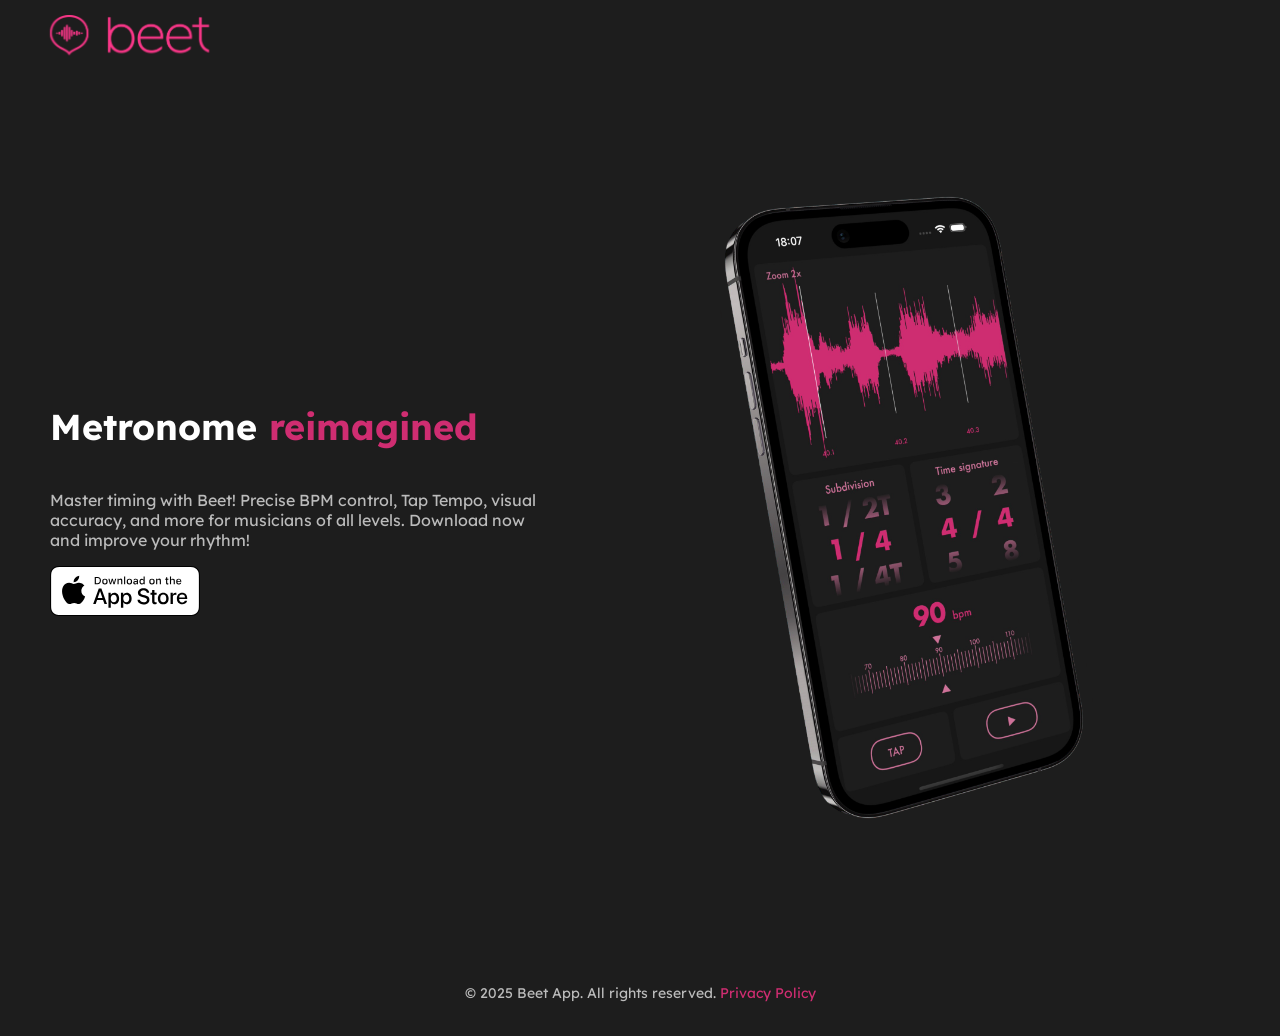
==== index.html @ 77502f6a "Make logo a link to home" ====
<!DOCTYPE html>
<html lang="en">
<head>
  <link href="https://fonts.googleapis.com/css2?family=Lexend&display=swap" rel="stylesheet">
  <meta charset="UTF-8">
  <title>Beet App</title>
  <style>
    body {
      margin: 0;
      background-color: #1D1D1D;
      font-family: 'Lexend', sans-serif;
      color: #fff;
    }
    
    header {
      position: fixed;
      top: 0;
      left: 0;
      width: 100%;
      background-color: transparent;
      display: flex;
      justify-content: space-between;
      align-items: center;
      padding: 15px 50px 15px 50px;
      z-index: 1000;
    }
    
    .logo img {
      height: 40px;
    }
    
    nav ul {
      list-style: none;
      margin: 0;
      padding: 0;
      display: flex;
    }
    
    nav ul li {
      margin-left: 25px;
    }
    
    nav ul li a {
      color: #fff;
      text-decoration: none;
      font-weight: bold;
    }
    
    .beet {
      display: flex;
      align-items: center;
      justify-content: center;
      gap: 30px;
      padding: 100px 50px 50px;
    }
    
    .beet-text {
      max-width: 500px;
      display: flex;
      flex-direction: column;
      justify-content: center;
    }
    
    .beet-text h1 {
      font-size: 36px;
      color: #018749;
    }
    
    .beet-text p {
      color: #bbb;
    }
    
    .app-buttons img {
      width: 150px;
      margin-right: 10px;
      cursor: pointer;
    }
    
    .beet-image {
      position: relative;
      width: 800px;
      height: 800px;
      display: flex;
      align-items: center;
    }
    
    .beet-image img {
      position: absolute;
      width: 100%;
      height: auto;
      opacity: 0;
      transition: opacity 1s ease-in-out;
    }
    
    .beet-image img.active {
      opacity: 1;
    }
  </style>
  <script>
    document.addEventListener("DOMContentLoaded", function() {
      let images = document.querySelectorAll(".beet-image img");
      let currentIndex = 0;

      function showNextImage() {
        images.forEach((img, index) => {
          img.classList.remove("active");
          if (index === currentIndex) {
            img.classList.add("active");
          }
        });
        currentIndex = (currentIndex + 1) % images.length;
      }

      showNextImage();
      setInterval(showNextImage, 5000);
    });
  </script>
</head>
<body>
  <header>
    <div class="logo">
      <a href="index.html">
        <img src="logo.png" alt="Beet Logo">
      </a>
    </div>
  </header>
  <div class="beet">
    <div class="beet-text">
      <h1><span style="color:#fff;">Metronome</span> <span style="color:#CF2D71;">reimagined</span></h1>
      <p>Master timing with Beet! Precise BPM control, Tap Tempo, visual accuracy, and more for musicians of all levels. Download now and improve your rhythm!</p>
      <div class="app-buttons">
        <img src="app-store.svg" alt="Download on the App Store">
      </div>
    </div>
    <div class="beet-image">
      <img src="app-mockup.png" alt="Beet App Preview" class="active">
      <img src="app-mockup-2.png" alt="Beet App Preview 2">
    </div>
  </div>
  <footer style="text-align: center; padding: 20px; color: #bbb; font-size: 14px;">
    <p>&copy; 2025 Beet App. All rights reserved. <a href="privacy-policy.html" style="color: #CF2D71; text-decoration: none;">Privacy Policy</a></p>
  </footer>
</body>
</html>
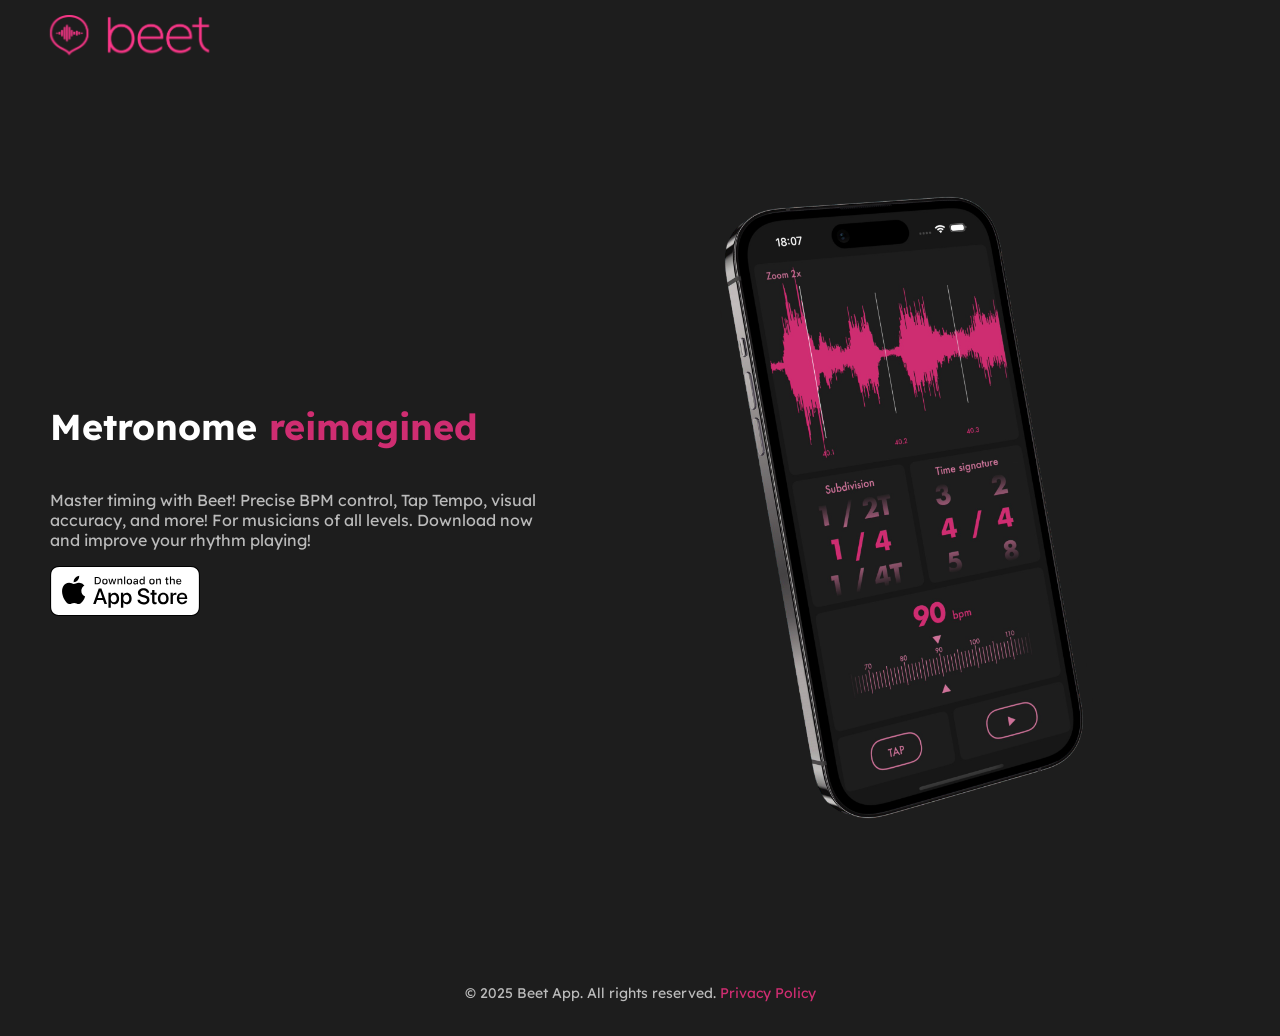
==== commit 6eb5893e: "Update description" ====
--- a/index.html
+++ b/index.html
@@ -4,6 +4,7 @@
   <link href="https://fonts.googleapis.com/css2?family=Lexend&display=swap" rel="stylesheet">
   <meta charset="UTF-8">
   <title>Beet App</title>
+  <link rel="icon" type="image/png" href="favicon.png">
   <style>
     body {
       margin: 0;
@@ -127,7 +128,7 @@
   <div class="beet">
     <div class="beet-text">
       <h1><span style="color:#fff;">Metronome</span> <span style="color:#CF2D71;">reimagined</span></h1>
-      <p>Master timing with Beet! Precise BPM control, Tap Tempo, visual accuracy, and more for musicians of all levels. Download now and improve your rhythm!</p>
+      <p>Master timing with Beet! Precise BPM control, Tap Tempo, visual accuracy, and more! For musicians of all levels. Download now and improve your rhythm playing!</p>
       <div class="app-buttons">
         <img src="app-store.svg" alt="Download on the App Store">
       </div>
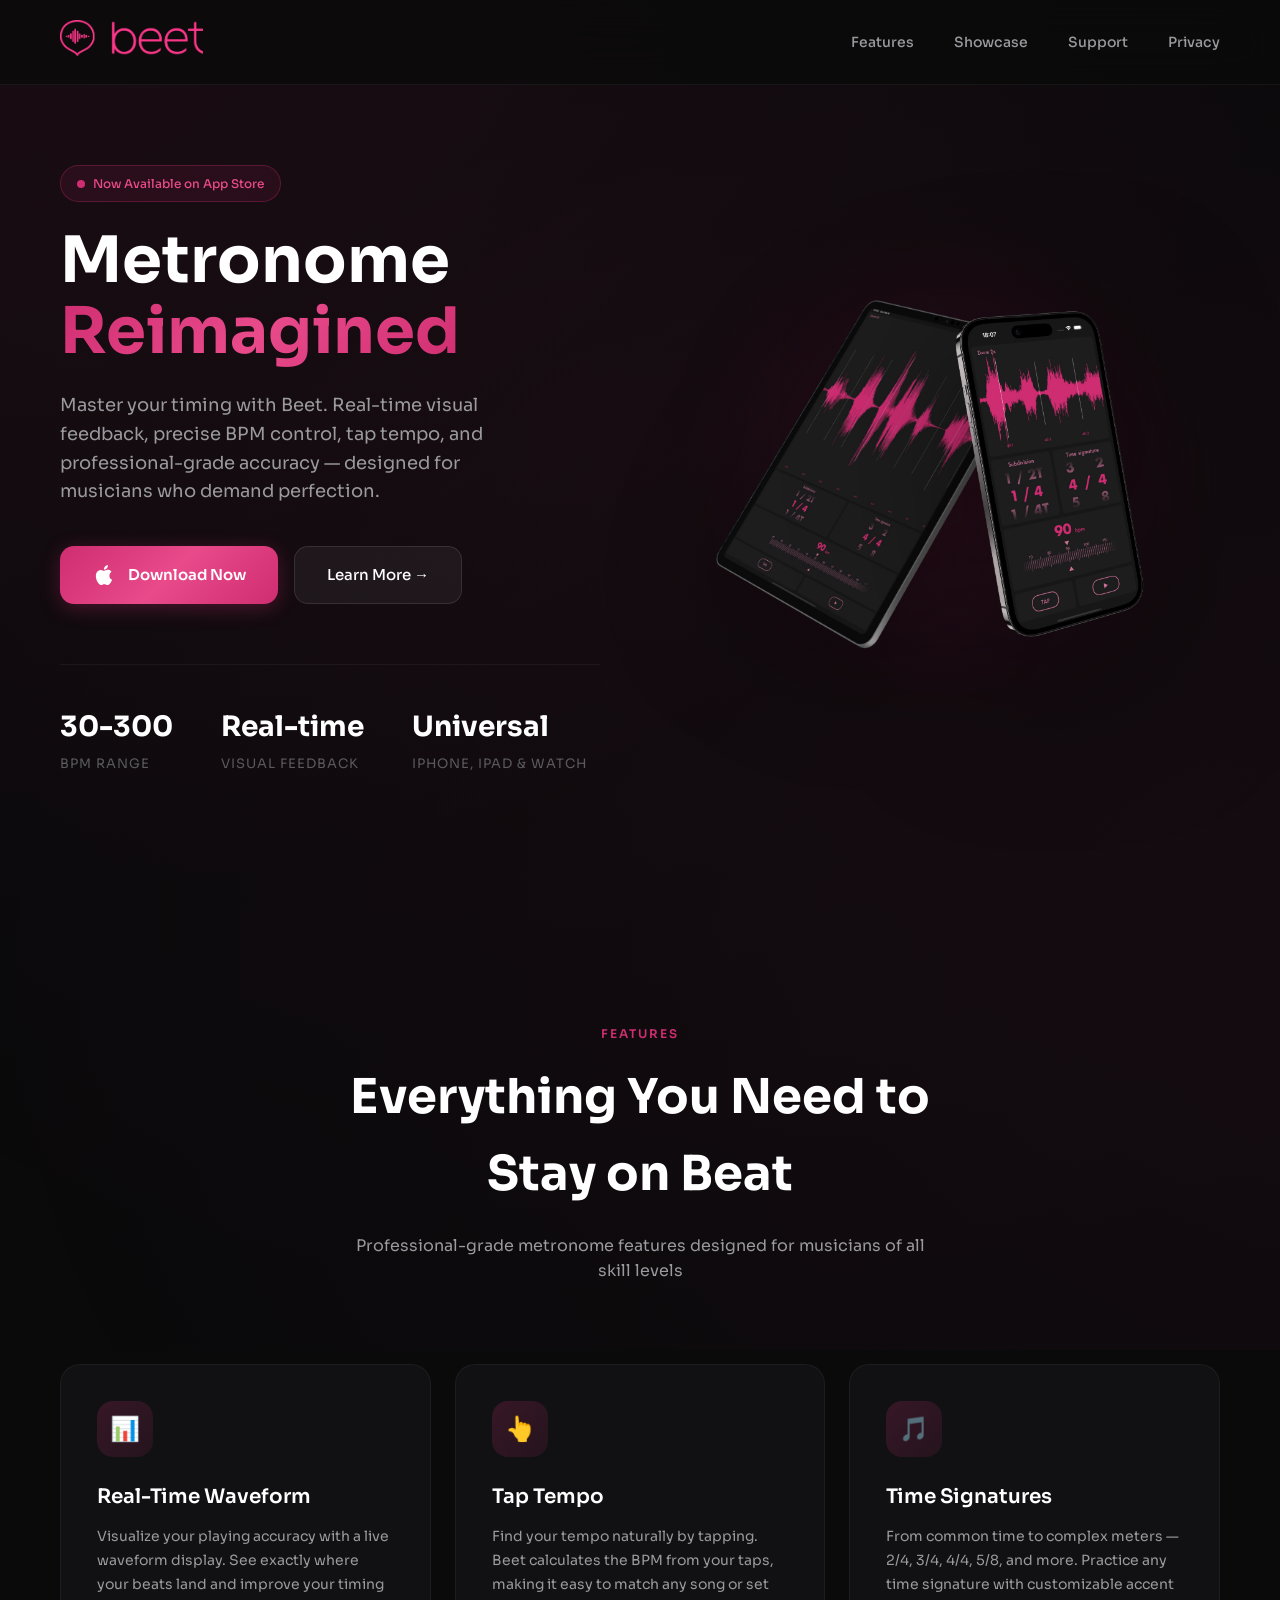
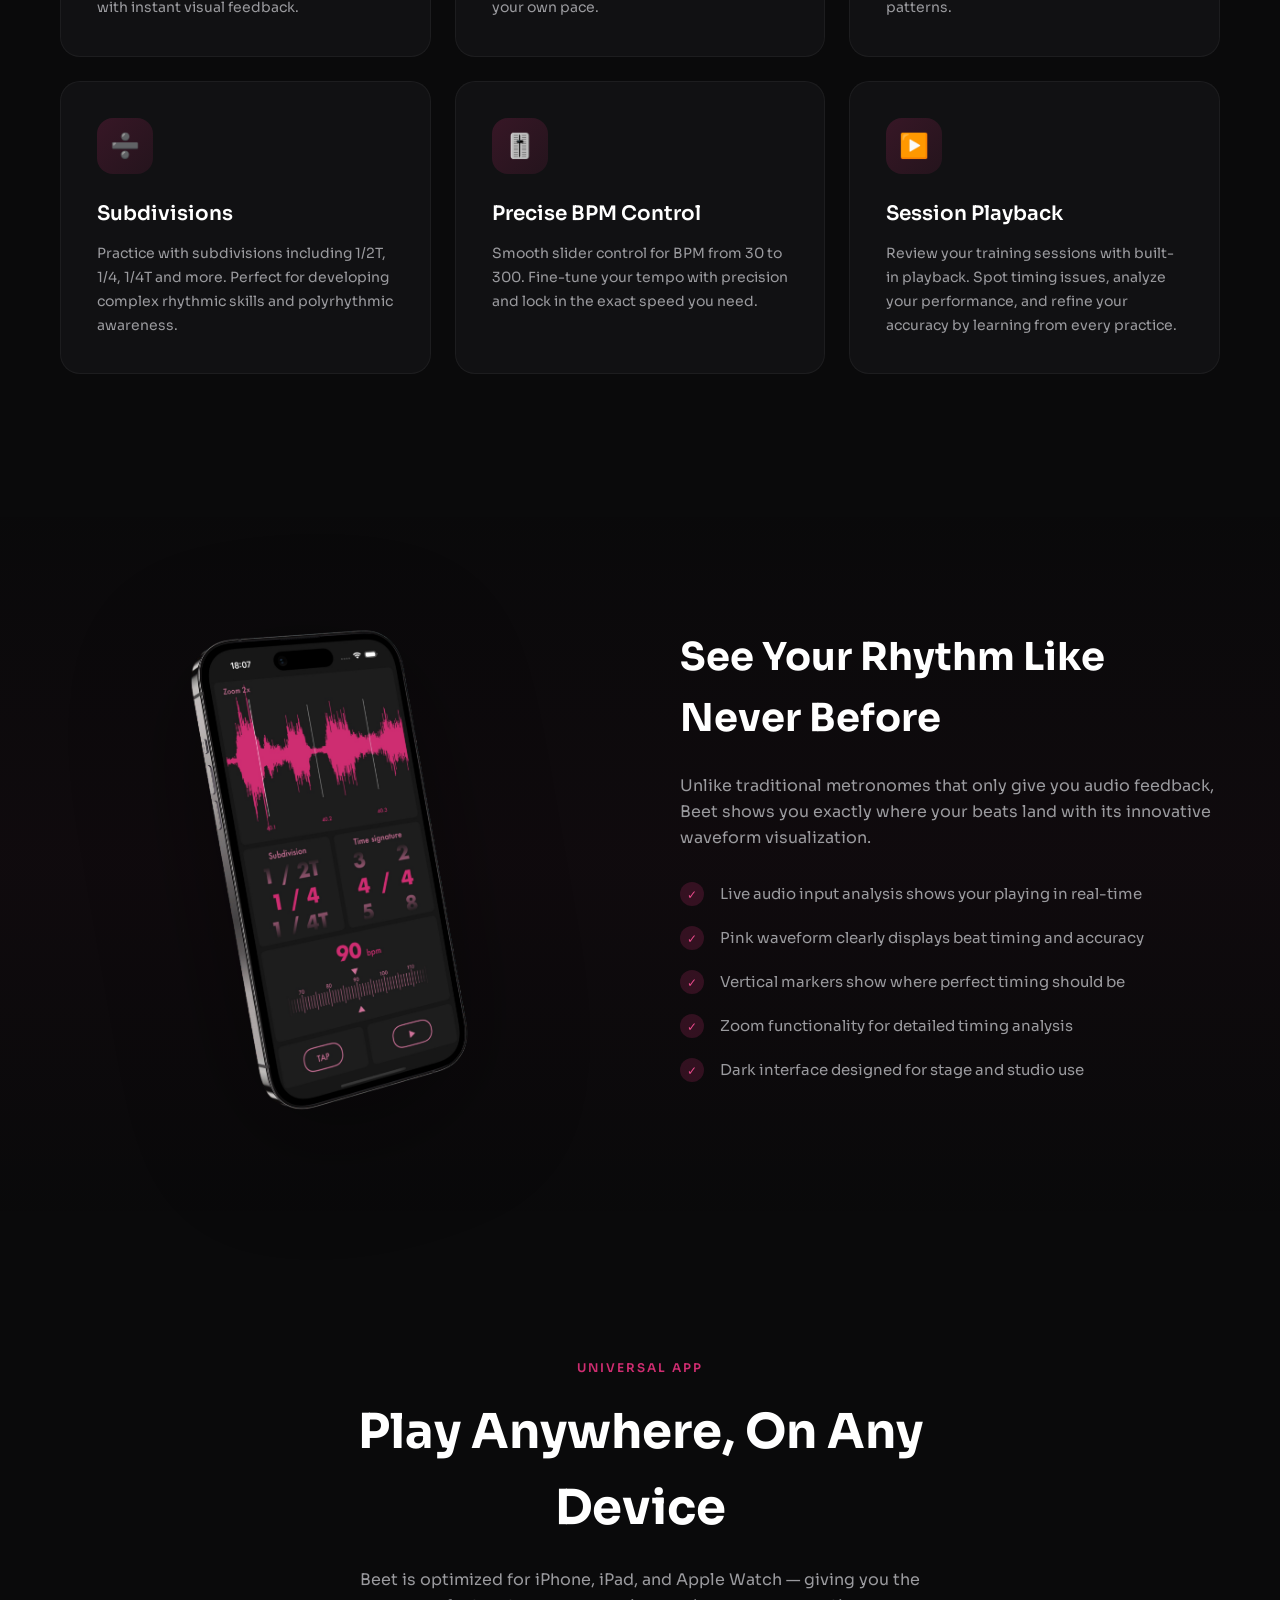
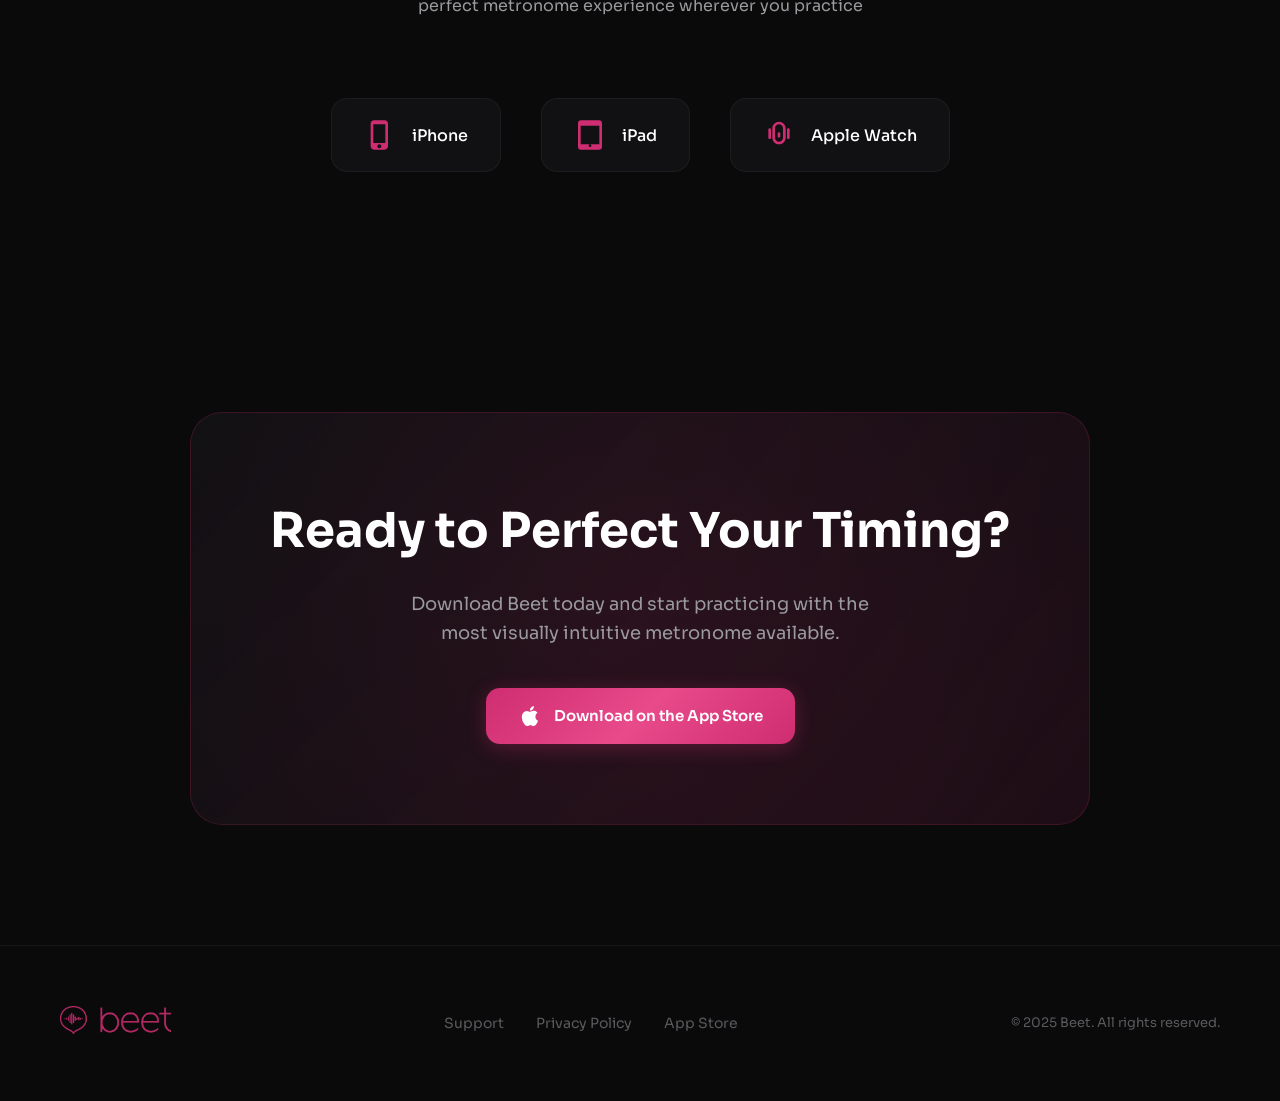
==== commit cb09db81: "Website redesign" ====
--- a/index.html
+++ b/index.html
@@ -1,145 +1,1044 @@
 <!DOCTYPE html>
 <html lang="en">
 <head>
-  <link href="https://fonts.googleapis.com/css2?family=Lexend&display=swap" rel="stylesheet">
   <meta charset="UTF-8">
-  <title>Beet App</title>
+  <meta name="viewport" content="width=device-width, initial-scale=1.0">
+  <title>Beet - Metronome Reimagined</title>
   <link rel="icon" type="image/png" href="favicon.png">
+  <link href="https://fonts.googleapis.com/css2?family=Sora:wght@300;400;500;600;700&display=swap" rel="stylesheet">
   <style>
+    :root {
+      --primary: #CF2D71;
+      --primary-light: #E84A8A;
+      --primary-dark: #A61F5A;
+      --bg-dark: #0A0A0B;
+      --bg-card: #111113;
+      --bg-card-hover: #1A1A1D;
+      --text-primary: #FFFFFF;
+      --text-secondary: #9A9A9E;
+      --text-muted: #5A5A5E;
+      --gradient-pink: linear-gradient(135deg, #CF2D71 0%, #E84A8A 50%, #CF2D71 100%);
+      --gradient-glow: radial-gradient(ellipse at center, rgba(207, 45, 113, 0.15) 0%, transparent 70%);
+    }
+
+    * {
+      margin: 0;
+      padding: 0;
+      box-sizing: border-box;
+    }
+
+    html {
+      scroll-behavior: smooth;
+    }
+
     body {
-      margin: 0;
-      background-color: #1D1D1D;
-      font-family: 'Lexend', sans-serif;
-      color: #fff;
-    }
-    
+      font-family: 'Sora', sans-serif;
+      background-color: var(--bg-dark);
+      color: var(--text-primary);
+      overflow-x: hidden;
+      line-height: 1.6;
+    }
+
+    /* Animated background */
+    .bg-gradient {
+      position: fixed;
+      top: 0;
+      left: 0;
+      width: 100%;
+      height: 100%;
+      pointer-events: none;
+      z-index: -1;
+    }
+
+    .bg-gradient::before {
+      content: '';
+      position: absolute;
+      top: -50%;
+      left: -50%;
+      width: 200%;
+      height: 200%;
+      background:
+        radial-gradient(ellipse at 20% 20%, rgba(207, 45, 113, 0.08) 0%, transparent 50%),
+        radial-gradient(ellipse at 80% 80%, rgba(207, 45, 113, 0.05) 0%, transparent 50%),
+        radial-gradient(ellipse at 50% 50%, rgba(207, 45, 113, 0.03) 0%, transparent 70%);
+      animation: bgPulse 15s ease-in-out infinite;
+    }
+
+    @keyframes bgPulse {
+      0%, 100% { transform: translate(0, 0) scale(1); opacity: 1; }
+      50% { transform: translate(-5%, -5%) scale(1.1); opacity: 0.8; }
+    }
+
+    /* Header */
     header {
       position: fixed;
       top: 0;
       left: 0;
       width: 100%;
-      background-color: transparent;
+      padding: 20px 60px;
       display: flex;
       justify-content: space-between;
       align-items: center;
-      padding: 15px 50px 15px 50px;
       z-index: 1000;
-    }
-    
+      backdrop-filter: blur(20px);
+      background: rgba(10, 10, 11, 0.8);
+      border-bottom: 1px solid rgba(255, 255, 255, 0.05);
+    }
+
     .logo img {
-      height: 40px;
-    }
-    
+      height: 36px;
+      transition: transform 0.3s ease;
+    }
+
+    .logo:hover img {
+      transform: scale(1.05);
+    }
+
     nav ul {
+      display: flex;
       list-style: none;
-      margin: 0;
-      padding: 0;
-      display: flex;
-    }
-    
-    nav ul li {
-      margin-left: 25px;
-    }
-    
+      gap: 40px;
+    }
+
     nav ul li a {
-      color: #fff;
+      color: var(--text-secondary);
       text-decoration: none;
-      font-weight: bold;
-    }
-    
-    .beet {
+      font-size: 14px;
+      font-weight: 500;
+      transition: color 0.3s ease;
+      position: relative;
+    }
+
+    nav ul li a::after {
+      content: '';
+      position: absolute;
+      bottom: -4px;
+      left: 0;
+      width: 0;
+      height: 2px;
+      background: var(--primary);
+      transition: width 0.3s ease;
+    }
+
+    nav ul li a:hover {
+      color: var(--text-primary);
+    }
+
+    nav ul li a:hover::after {
+      width: 100%;
+    }
+
+    /* Hero Section */
+    .hero {
+      min-height: 100vh;
       display: flex;
       align-items: center;
       justify-content: center;
-      gap: 30px;
-      padding: 100px 50px 50px;
-    }
-    
-    .beet-text {
+      padding: 120px 60px 80px;
+      position: relative;
+    }
+
+    .hero-content {
+      display: grid;
+      grid-template-columns: 1fr 1fr;
+      gap: 80px;
+      max-width: 1400px;
+      width: 100%;
+      align-items: center;
+    }
+
+    .hero-text {
+      animation: fadeInUp 1s ease-out;
+    }
+
+    @keyframes fadeInUp {
+      from {
+        opacity: 0;
+        transform: translateY(40px);
+      }
+      to {
+        opacity: 1;
+        transform: translateY(0);
+      }
+    }
+
+    .hero-badge {
+      display: inline-flex;
+      align-items: center;
+      gap: 8px;
+      background: rgba(207, 45, 113, 0.1);
+      border: 1px solid rgba(207, 45, 113, 0.3);
+      padding: 8px 16px;
+      border-radius: 50px;
+      font-size: 12px;
+      font-weight: 500;
+      color: var(--primary-light);
+      margin-bottom: 24px;
+      animation: fadeInUp 1s ease-out 0.1s both;
+    }
+
+    .hero-badge::before {
+      content: '';
+      width: 8px;
+      height: 8px;
+      background: var(--primary);
+      border-radius: 50%;
+      animation: pulse 2s ease-in-out infinite;
+    }
+
+    @keyframes pulse {
+      0%, 100% { opacity: 1; transform: scale(1); }
+      50% { opacity: 0.5; transform: scale(1.2); }
+    }
+
+    .hero-title {
+      font-size: clamp(42px, 5vw, 72px);
+      font-weight: 700;
+      line-height: 1.1;
+      margin-bottom: 24px;
+      animation: fadeInUp 1s ease-out 0.2s both;
+    }
+
+    .hero-title .highlight {
+      background: var(--gradient-pink);
+      -webkit-background-clip: text;
+      -webkit-text-fill-color: transparent;
+      background-clip: text;
+    }
+
+    .hero-description {
+      font-size: 18px;
+      color: var(--text-secondary);
+      margin-bottom: 40px;
+      max-width: 480px;
+      animation: fadeInUp 1s ease-out 0.3s both;
+    }
+
+    .hero-buttons {
+      display: flex;
+      gap: 16px;
+      animation: fadeInUp 1s ease-out 0.4s both;
+    }
+
+    .btn-primary {
+      display: inline-flex;
+      align-items: center;
+      gap: 12px;
+      background: var(--gradient-pink);
+      color: white;
+      padding: 16px 32px;
+      border-radius: 14px;
+      text-decoration: none;
+      font-weight: 600;
+      font-size: 15px;
+      transition: all 0.3s ease;
+      box-shadow: 0 4px 20px rgba(207, 45, 113, 0.3);
+    }
+
+    .btn-primary:hover {
+      transform: translateY(-2px);
+      box-shadow: 0 8px 30px rgba(207, 45, 113, 0.4);
+    }
+
+    .btn-primary img {
+      height: 24px;
+    }
+
+    .btn-secondary {
+      display: inline-flex;
+      align-items: center;
+      gap: 10px;
+      background: rgba(255, 255, 255, 0.05);
+      border: 1px solid rgba(255, 255, 255, 0.1);
+      color: white;
+      padding: 16px 32px;
+      border-radius: 14px;
+      text-decoration: none;
+      font-weight: 500;
+      font-size: 15px;
+      transition: all 0.3s ease;
+    }
+
+    .btn-secondary:hover {
+      background: rgba(255, 255, 255, 0.1);
+      border-color: rgba(255, 255, 255, 0.2);
+    }
+
+    /* Hero Device Showcase */
+    .hero-devices {
+      position: relative;
+      display: flex;
+      justify-content: center;
+      align-items: center;
+      animation: fadeInUp 1s ease-out 0.5s both;
+    }
+
+    .device-container {
+      position: relative;
+      width: 100%;
+      max-width: 700px;
+      min-height: 500px;
+      display: flex;
+      align-items: center;
+      justify-content: center;
+    }
+
+    .device-iphone {
+      position: relative;
+      z-index: 2;
+      width: 340px;
+      margin-left: auto;
+      filter: drop-shadow(0 40px 80px rgba(0, 0, 0, 0.5));
+      animation: float 6s ease-in-out infinite;
+    }
+
+    .device-ipad {
+      position: absolute;
+      left: 0;
+      top: 50%;
+      transform: translateY(-50%);
+      width: 400px;
+      z-index: 1;
+      filter: drop-shadow(0 30px 60px rgba(0, 0, 0, 0.4));
+      animation: float 6s ease-in-out infinite 1s;
+    }
+
+    @keyframes float {
+      0%, 100% { transform: translateY(-50%) translateX(0); }
+      50% { transform: translateY(calc(-50% - 15px)) translateX(5px); }
+    }
+
+    .device-iphone {
+      animation: floatSingle 6s ease-in-out infinite;
+    }
+
+    @keyframes floatSingle {
+      0%, 100% { transform: translateY(0); }
+      50% { transform: translateY(-15px); }
+    }
+
+    /* Glow effect */
+    .glow-ring {
+      position: absolute;
+      top: 50%;
+      left: 50%;
+      transform: translate(-50%, -50%);
+      width: 500px;
+      height: 500px;
+      border-radius: 50%;
+      background: radial-gradient(circle, rgba(207, 45, 113, 0.2) 0%, transparent 70%);
+      filter: blur(40px);
+      z-index: 0;
+      animation: glowPulse 4s ease-in-out infinite;
+    }
+
+    @keyframes glowPulse {
+      0%, 100% { opacity: 0.6; transform: translate(-50%, -50%) scale(1); }
+      50% { opacity: 1; transform: translate(-50%, -50%) scale(1.1); }
+    }
+
+    /* Stats Section */
+    .stats {
+      display: flex;
+      gap: 48px;
+      margin-top: 60px;
+      padding-top: 40px;
+      border-top: 1px solid rgba(255, 255, 255, 0.05);
+      animation: fadeInUp 1s ease-out 0.6s both;
+    }
+
+    .stat-item {
+      text-align: left;
+    }
+
+    .stat-value {
+      font-size: 28px;
+      font-weight: 700;
+      color: var(--text-primary);
+      margin-bottom: 4px;
+    }
+
+    .stat-label {
+      font-size: 13px;
+      color: var(--text-muted);
+      text-transform: uppercase;
+      letter-spacing: 1px;
+    }
+
+    /* Features Section */
+    .features {
+      padding: 120px 60px;
+      position: relative;
+    }
+
+    .section-header {
+      text-align: center;
+      max-width: 600px;
+      margin: 0 auto 80px;
+    }
+
+    .section-tag {
+      display: inline-block;
+      font-size: 12px;
+      font-weight: 600;
+      color: var(--primary);
+      text-transform: uppercase;
+      letter-spacing: 2px;
+      margin-bottom: 16px;
+    }
+
+    .section-title {
+      font-size: clamp(32px, 4vw, 48px);
+      font-weight: 700;
+      margin-bottom: 20px;
+    }
+
+    .section-description {
+      font-size: 16px;
+      color: var(--text-secondary);
+    }
+
+    .features-grid {
+      display: grid;
+      grid-template-columns: repeat(auto-fit, minmax(300px, 1fr));
+      gap: 24px;
+      max-width: 1200px;
+      margin: 0 auto;
+    }
+
+    .feature-card {
+      background: var(--bg-card);
+      border: 1px solid rgba(255, 255, 255, 0.05);
+      border-radius: 20px;
+      padding: 36px;
+      transition: all 0.4s ease;
+      position: relative;
+      overflow: hidden;
+    }
+
+    .feature-card::before {
+      content: '';
+      position: absolute;
+      top: 0;
+      left: 0;
+      width: 100%;
+      height: 100%;
+      background: linear-gradient(135deg, rgba(207, 45, 113, 0.05) 0%, transparent 50%);
+      opacity: 0;
+      transition: opacity 0.4s ease;
+    }
+
+    .feature-card:hover {
+      transform: translateY(-8px);
+      border-color: rgba(207, 45, 113, 0.2);
+      box-shadow: 0 20px 60px rgba(0, 0, 0, 0.3);
+    }
+
+    .feature-card:hover::before {
+      opacity: 1;
+    }
+
+    .feature-icon {
+      width: 56px;
+      height: 56px;
+      background: linear-gradient(135deg, rgba(207, 45, 113, 0.2) 0%, rgba(207, 45, 113, 0.1) 100%);
+      border-radius: 16px;
+      display: flex;
+      align-items: center;
+      justify-content: center;
+      margin-bottom: 24px;
+      font-size: 24px;
+    }
+
+    .feature-title {
+      font-size: 20px;
+      font-weight: 600;
+      margin-bottom: 12px;
+    }
+
+    .feature-description {
+      font-size: 14px;
+      color: var(--text-secondary);
+      line-height: 1.7;
+    }
+
+    /* Showcase Section */
+    .showcase {
+      padding: 120px 60px;
+      background: linear-gradient(180deg, transparent 0%, rgba(207, 45, 113, 0.03) 50%, transparent 100%);
+    }
+
+    .showcase-content {
+      max-width: 1400px;
+      margin: 0 auto;
+    }
+
+    .showcase-grid {
+      display: grid;
+      grid-template-columns: 1fr 1fr;
+      gap: 80px;
+      align-items: center;
+    }
+
+    .showcase-images {
+      position: relative;
+      display: flex;
+      justify-content: center;
+    }
+
+    .showcase-device {
+      width: 100%;
       max-width: 500px;
-      display: flex;
-      flex-direction: column;
+      border-radius: 24px;
+      filter: drop-shadow(0 30px 60px rgba(0, 0, 0, 0.4));
+    }
+
+    .showcase-text h3 {
+      font-size: clamp(28px, 3vw, 40px);
+      font-weight: 700;
+      margin-bottom: 24px;
+    }
+
+    .showcase-text p {
+      font-size: 16px;
+      color: var(--text-secondary);
+      margin-bottom: 32px;
+    }
+
+    .feature-list {
+      list-style: none;
+    }
+
+    .feature-list li {
+      display: flex;
+      align-items: flex-start;
+      gap: 16px;
+      margin-bottom: 20px;
+      font-size: 15px;
+      color: var(--text-secondary);
+    }
+
+    .feature-list li::before {
+      content: '✓';
+      display: flex;
+      align-items: center;
       justify-content: center;
-    }
-    
-    .beet-text h1 {
-      font-size: 36px;
-      color: #018749;
-    }
-    
-    .beet-text p {
-      color: #bbb;
-    }
-    
-    .app-buttons img {
-      width: 150px;
-      margin-right: 10px;
-      cursor: pointer;
-    }
-    
-    .beet-image {
+      width: 24px;
+      height: 24px;
+      background: rgba(207, 45, 113, 0.2);
+      color: var(--primary-light);
+      border-radius: 50%;
+      font-size: 12px;
+      flex-shrink: 0;
+    }
+
+    /* Devices Section */
+    .devices-section {
+      padding: 120px 60px;
+    }
+
+    .devices-showcase {
+      max-width: 1000px;
+      margin: 60px auto 0;
+      display: flex;
+      justify-content: center;
+      gap: 40px;
+      flex-wrap: wrap;
+    }
+
+    .device-badge {
+      display: flex;
+      align-items: center;
+      gap: 16px;
+      background: var(--bg-card);
+      border: 1px solid rgba(255, 255, 255, 0.05);
+      padding: 20px 32px;
+      border-radius: 16px;
+      transition: all 0.3s ease;
+    }
+
+    .device-badge:hover {
+      border-color: rgba(207, 45, 113, 0.3);
+      transform: translateY(-4px);
+    }
+
+    .device-badge svg {
+      width: 32px;
+      height: 32px;
+      fill: var(--primary);
+    }
+
+    .device-badge span {
+      font-size: 16px;
+      font-weight: 500;
+    }
+
+    /* CTA Section */
+    .cta {
+      padding: 120px 60px;
       position: relative;
-      width: 800px;
-      height: 800px;
-      display: flex;
-      align-items: center;
-    }
-    
-    .beet-image img {
+    }
+
+    .cta-container {
+      max-width: 900px;
+      margin: 0 auto;
+      text-align: center;
+      background: linear-gradient(135deg, var(--bg-card) 0%, rgba(207, 45, 113, 0.1) 100%);
+      border: 1px solid rgba(207, 45, 113, 0.2);
+      border-radius: 32px;
+      padding: 80px 60px;
+      position: relative;
+      overflow: hidden;
+    }
+
+    .cta-container::before {
+      content: '';
       position: absolute;
-      width: 100%;
-      height: auto;
+      top: -50%;
+      left: -50%;
+      width: 200%;
+      height: 200%;
+      background: radial-gradient(circle at center, rgba(207, 45, 113, 0.1) 0%, transparent 50%);
+      animation: rotate 20s linear infinite;
+    }
+
+    @keyframes rotate {
+      from { transform: rotate(0deg); }
+      to { transform: rotate(360deg); }
+    }
+
+    .cta-content {
+      position: relative;
+      z-index: 1;
+    }
+
+    .cta h2 {
+      font-size: clamp(32px, 4vw, 48px);
+      font-weight: 700;
+      margin-bottom: 20px;
+    }
+
+    .cta p {
+      font-size: 18px;
+      color: var(--text-secondary);
+      margin-bottom: 40px;
+      max-width: 500px;
+      margin-left: auto;
+      margin-right: auto;
+    }
+
+    /* Footer */
+    footer {
+      padding: 60px;
+      border-top: 1px solid rgba(255, 255, 255, 0.05);
+    }
+
+    .footer-content {
+      max-width: 1200px;
+      margin: 0 auto;
+      display: flex;
+      justify-content: space-between;
+      align-items: center;
+      flex-wrap: wrap;
+      gap: 20px;
+    }
+
+    .footer-logo img {
+      height: 28px;
+      opacity: 0.7;
+    }
+
+    .footer-links {
+      display: flex;
+      gap: 32px;
+    }
+
+    .footer-links a {
+      color: var(--text-muted);
+      text-decoration: none;
+      font-size: 14px;
+      transition: color 0.3s ease;
+    }
+
+    .footer-links a:hover {
+      color: var(--primary);
+    }
+
+    .footer-copy {
+      color: var(--text-muted);
+      font-size: 13px;
+    }
+
+    /* Responsive */
+    @media (max-width: 1024px) {
+      header {
+        padding: 16px 30px;
+      }
+
+      .hero {
+        padding: 100px 30px 60px;
+      }
+
+      .hero-content {
+        grid-template-columns: 1fr;
+        gap: 60px;
+        text-align: center;
+      }
+
+      .hero-text {
+        order: 1;
+      }
+
+      .hero-devices {
+        order: 2;
+      }
+
+      .hero-description {
+        margin-left: auto;
+        margin-right: auto;
+      }
+
+      .hero-buttons {
+        justify-content: center;
+        flex-wrap: wrap;
+      }
+
+      .stats {
+        justify-content: center;
+      }
+
+      .device-container {
+        max-width: 500px;
+      }
+
+      .device-iphone {
+        width: 260px;
+      }
+
+      .device-ipad {
+        width: 320px;
+      }
+
+      .showcase-grid {
+        grid-template-columns: 1fr;
+        gap: 60px;
+        text-align: center;
+      }
+
+      .showcase-images {
+        order: -1;
+      }
+
+      .features, .showcase, .devices-section, .cta {
+        padding: 80px 30px;
+      }
+    }
+
+    @media (max-width: 768px) {
+      nav ul {
+        display: none;
+      }
+
+      .hero-title {
+        font-size: 36px;
+      }
+
+      .device-container {
+        display: flex;
+        flex-direction: column;
+        align-items: center;
+        gap: 30px;
+        min-height: auto;
+      }
+
+      .device-ipad {
+        position: relative;
+        top: auto;
+        left: auto;
+        transform: none;
+        width: 90%;
+        max-width: 400px;
+        order: 2;
+        animation: floatSingle 6s ease-in-out infinite 1s;
+      }
+
+      .device-iphone {
+        position: relative;
+        width: 80%;
+        max-width: 320px;
+        margin: 0 auto;
+        order: 1;
+      }
+
+      .glow-ring {
+        display: none;
+      }
+
+      .stats {
+        flex-direction: column;
+        gap: 24px;
+        align-items: center;
+      }
+
+      .stat-item {
+        text-align: center;
+      }
+
+      .features-grid {
+        grid-template-columns: 1fr;
+      }
+
+      .cta-container {
+        padding: 60px 30px;
+      }
+
+      .footer-content {
+        flex-direction: column;
+        text-align: center;
+      }
+    }
+
+    /* Scroll animations */
+    .fade-in {
       opacity: 0;
-      transition: opacity 1s ease-in-out;
-    }
-    
-    .beet-image img.active {
+      transform: translateY(30px);
+      transition: all 0.8s ease;
+    }
+
+    .fade-in.visible {
       opacity: 1;
+      transform: translateY(0);
     }
   </style>
+</head>
+<body>
+  <div class="bg-gradient"></div>
+
+  <header>
+    <a href="index.html" class="logo">
+      <img src="logo.png" alt="Beet">
+    </a>
+    <nav>
+      <ul>
+        <li><a href="#features">Features</a></li>
+        <li><a href="#showcase">Showcase</a></li>
+        <li><a href="support.html">Support</a></li>
+        <li><a href="privacy-policy.html">Privacy</a></li>
+      </ul>
+    </nav>
+  </header>
+
+  <section class="hero">
+    <div class="hero-content">
+      <div class="hero-text">
+        <div class="hero-badge">
+          <span>Now Available on App Store</span>
+        </div>
+        <h1 class="hero-title">
+          Metronome<br><span class="highlight">Reimagined</span>
+        </h1>
+        <p class="hero-description">
+          Master your timing with Beet. Real-time visual feedback, precise BPM control, tap tempo, and professional-grade accuracy — designed for musicians who demand perfection.
+        </p>
+        <div class="hero-buttons">
+          <a href="https://apps.apple.com/app/id6741735743" class="btn-primary">
+            <svg width="24" height="24" viewBox="0 0 24 24" fill="currentColor">
+              <path d="M18.71 19.5c-.83 1.24-1.71 2.45-3.05 2.47-1.34.03-1.77-.79-3.29-.79-1.53 0-2 .77-3.27.82-1.31.05-2.3-1.32-3.14-2.53C4.25 17 2.94 12.45 4.7 9.39c.87-1.52 2.43-2.48 4.12-2.51 1.28-.02 2.5.87 3.29.87.78 0 2.26-1.07 3.81-.91.65.03 2.47.26 3.64 1.98-.09.06-2.17 1.28-2.15 3.81.03 3.02 2.65 4.03 2.68 4.04-.03.07-.42 1.44-1.38 2.83M13 3.5c.73-.83 1.94-1.46 2.94-1.5.13 1.17-.34 2.35-1.04 3.19-.69.85-1.83 1.51-2.95 1.42-.15-1.15.41-2.35 1.05-3.11z"/>
+            </svg>
+            Download Now
+          </a>
+          <a href="#features" class="btn-secondary">
+            Learn More →
+          </a>
+        </div>
+        <div class="stats">
+          <div class="stat-item">
+            <div class="stat-value">30-300</div>
+            <div class="stat-label">BPM Range</div>
+          </div>
+          <div class="stat-item">
+            <div class="stat-value">Real-time</div>
+            <div class="stat-label">Visual Feedback</div>
+          </div>
+          <div class="stat-item">
+            <div class="stat-value">Universal</div>
+            <div class="stat-label">iPhone, iPad & Watch</div>
+          </div>
+        </div>
+      </div>
+      <div class="hero-devices">
+        <div class="glow-ring"></div>
+        <div class="device-container">
+          <img src="app-mockup-2.png" alt="Beet on iPad" class="device-ipad">
+          <img src="app-mockup.png" alt="Beet on iPhone" class="device-iphone">
+        </div>
+      </div>
+    </div>
+  </section>
+
+  <section class="features" id="features">
+    <div class="section-header fade-in">
+      <span class="section-tag">Features</span>
+      <h2 class="section-title">Everything You Need to Stay on Beat</h2>
+      <p class="section-description">Professional-grade metronome features designed for musicians of all skill levels</p>
+    </div>
+    <div class="features-grid">
+      <div class="feature-card fade-in">
+        <div class="feature-icon">📊</div>
+        <h3 class="feature-title">Real-Time Waveform</h3>
+        <p class="feature-description">Visualize your playing accuracy with a live waveform display. See exactly where your beats land and improve your timing with instant visual feedback.</p>
+      </div>
+      <div class="feature-card fade-in">
+        <div class="feature-icon">👆</div>
+        <h3 class="feature-title">Tap Tempo</h3>
+        <p class="feature-description">Find your tempo naturally by tapping. Beet calculates the BPM from your taps, making it easy to match any song or set your own pace.</p>
+      </div>
+      <div class="feature-card fade-in">
+        <div class="feature-icon">🎵</div>
+        <h3 class="feature-title">Time Signatures</h3>
+        <p class="feature-description">From common time to complex meters — 2/4, 3/4, 4/4, 5/8, and more. Practice any time signature with customizable accent patterns.</p>
+      </div>
+      <div class="feature-card fade-in">
+        <div class="feature-icon">➗</div>
+        <h3 class="feature-title">Subdivisions</h3>
+        <p class="feature-description">Practice with subdivisions including 1/2T, 1/4, 1/4T and more. Perfect for developing complex rhythmic skills and polyrhythmic awareness.</p>
+      </div>
+      <div class="feature-card fade-in">
+        <div class="feature-icon">🎚️</div>
+        <h3 class="feature-title">Precise BPM Control</h3>
+        <p class="feature-description">Smooth slider control for BPM from 30 to 300. Fine-tune your tempo with precision and lock in the exact speed you need.</p>
+      </div>
+      <div class="feature-card fade-in">
+        <div class="feature-icon">▶️</div>
+        <h3 class="feature-title">Session Playback</h3>
+        <p class="feature-description">Review your training sessions with built-in playback. Spot timing issues, analyze your performance, and refine your accuracy by learning from every practice.</p>
+      </div>
+    </div>
+  </section>
+
+  <section class="showcase" id="showcase">
+    <div class="showcase-content">
+      <div class="showcase-grid">
+        <div class="showcase-images fade-in">
+          <img src="app-mockup.png" alt="Beet App Interface" class="showcase-device">
+        </div>
+        <div class="showcase-text fade-in">
+          <h3>See Your Rhythm Like Never Before</h3>
+          <p>Unlike traditional metronomes that only give you audio feedback, Beet shows you exactly where your beats land with its innovative waveform visualization.</p>
+          <ul class="feature-list">
+            <li>Live audio input analysis shows your playing in real-time</li>
+            <li>Pink waveform clearly displays beat timing and accuracy</li>
+            <li>Vertical markers show where perfect timing should be</li>
+            <li>Zoom functionality for detailed timing analysis</li>
+            <li>Dark interface designed for stage and studio use</li>
+          </ul>
+        </div>
+      </div>
+    </div>
+  </section>
+
+  <section class="devices-section">
+    <div class="section-header fade-in">
+      <span class="section-tag">Universal App</span>
+      <h2 class="section-title">Play Anywhere, On Any Device</h2>
+      <p class="section-description">Beet is optimized for iPhone, iPad, and Apple Watch — giving you the perfect metronome experience wherever you practice</p>
+    </div>
+    <div class="devices-showcase fade-in">
+      <div class="device-badge">
+        <svg viewBox="0 0 24 24">
+          <path d="M15.5 1h-8C6.12 1 5 2.12 5 3.5v17C5 21.88 6.12 23 7.5 23h8c1.38 0 2.5-1.12 2.5-2.5v-17C18 2.12 16.88 1 15.5 1zm-4 21c-.83 0-1.5-.67-1.5-1.5s.67-1.5 1.5-1.5 1.5.67 1.5 1.5-.67 1.5-1.5 1.5zm4.5-4H7V4h9v14z"/>
+        </svg>
+        <span>iPhone</span>
+      </div>
+      <div class="device-badge">
+        <svg viewBox="0 0 24 24">
+          <path d="M19 1H5c-1.1 0-2 .9-2 2v18c0 1.1.9 2 2 2h14c1.1 0 2-.9 2-2V3c0-1.1-.9-2-2-2zm0 18H5V5h14v14zm-7 2c-.55 0-1-.45-1-1s.45-1 1-1 1 .45 1 1-.45 1-1 1z"/>
+        </svg>
+        <span>iPad</span>
+      </div>
+      <div class="device-badge">
+        <svg viewBox="0 0 24 24">
+          <path d="M12 2C9.24 2 7 4.24 7 7v7c0 2.76 2.24 5 5 5s5-2.24 5-5V7c0-2.76-2.24-5-5-5zm3 12c0 1.65-1.35 3-3 3s-3-1.35-3-3V7c0-1.65 1.35-3 3-3s3 1.35 3 3v7zm-3-4c-.55 0-1 .45-1 1v2c0 .55.45 1 1 1s1-.45 1-1v-2c0-.55-.45-1-1-1zM5 7c-.55 0-1 .45-1 1v6c0 .55.45 1 1 1s1-.45 1-1V8c0-.55-.45-1-1-1zm14 0c-.55 0-1 .45-1 1v6c0 .55.45 1 1 1s1-.45 1-1V8c0-.55-.45-1-1-1z"/>
+        </svg>
+        <span>Apple Watch</span>
+      </div>
+    </div>
+  </section>
+
+  <section class="cta">
+    <div class="cta-container">
+      <div class="cta-content fade-in">
+        <h2>Ready to Perfect Your Timing?</h2>
+        <p>Download Beet today and start practicing with the most visually intuitive metronome available.</p>
+        <a href="https://apps.apple.com/app/id6741735743" class="btn-primary">
+          <svg width="24" height="24" viewBox="0 0 24 24" fill="currentColor">
+            <path d="M18.71 19.5c-.83 1.24-1.71 2.45-3.05 2.47-1.34.03-1.77-.79-3.29-.79-1.53 0-2 .77-3.27.82-1.31.05-2.3-1.32-3.14-2.53C4.25 17 2.94 12.45 4.7 9.39c.87-1.52 2.43-2.48 4.12-2.51 1.28-.02 2.5.87 3.29.87.78 0 2.26-1.07 3.81-.91.65.03 2.47.26 3.64 1.98-.09.06-2.17 1.28-2.15 3.81.03 3.02 2.65 4.03 2.68 4.04-.03.07-.42 1.44-1.38 2.83M13 3.5c.73-.83 1.94-1.46 2.94-1.5.13 1.17-.34 2.35-1.04 3.19-.69.85-1.83 1.51-2.95 1.42-.15-1.15.41-2.35 1.05-3.11z"/>
+          </svg>
+          Download on the App Store
+        </a>
+      </div>
+    </div>
+  </section>
+
+  <footer>
+    <div class="footer-content">
+      <a href="index.html" class="footer-logo">
+        <img src="logo.png" alt="Beet">
+      </a>
+      <div class="footer-links">
+        <a href="support.html">Support</a>
+        <a href="privacy-policy.html">Privacy Policy</a>
+        <a href="https://apps.apple.com/app/id6741735743">App Store</a>
+      </div>
+      <div class="footer-copy">
+        © 2025 Beet. All rights reserved.
+      </div>
+    </div>
+  </footer>
+
   <script>
-    document.addEventListener("DOMContentLoaded", function() {
-      let images = document.querySelectorAll(".beet-image img");
-      let currentIndex = 0;
-
-      function showNextImage() {
-        images.forEach((img, index) => {
-          img.classList.remove("active");
-          if (index === currentIndex) {
-            img.classList.add("active");
-          }
-        });
-        currentIndex = (currentIndex + 1) % images.length;
-      }
-
-      showNextImage();
-      setInterval(showNextImage, 5000);
+    // Scroll animations
+    const observerOptions = {
+      root: null,
+      rootMargin: '0px',
+      threshold: 0.1
+    };
+
+    const observer = new IntersectionObserver((entries) => {
+      entries.forEach(entry => {
+        if (entry.isIntersecting) {
+          entry.target.classList.add('visible');
+        }
+      });
+    }, observerOptions);
+
+    document.querySelectorAll('.fade-in').forEach(el => {
+      observer.observe(el);
+    });
+
+    // Smooth scroll for anchor links
+    document.querySelectorAll('a[href^="#"]').forEach(anchor => {
+      anchor.addEventListener('click', function(e) {
+        e.preventDefault();
+        const target = document.querySelector(this.getAttribute('href'));
+        if (target) {
+          target.scrollIntoView({
+            behavior: 'smooth',
+            block: 'start'
+          });
+        }
+      });
+    });
+
+    // Header background on scroll
+    const header = document.querySelector('header');
+    window.addEventListener('scroll', () => {
+      if (window.scrollY > 50) {
+        header.style.background = 'rgba(10, 10, 11, 0.95)';
+      } else {
+        header.style.background = 'rgba(10, 10, 11, 0.8)';
+      }
     });
   </script>
-</head>
-<body>
-  <header>
-    <div class="logo">
-      <a href="index.html">
-        <img src="logo.png" alt="Beet Logo">
-      </a>
-    </div>
-  </header>
-  <div class="beet">
-    <div class="beet-text">
-      <h1><span style="color:#fff;">Metronome</span> <span style="color:#CF2D71;">reimagined</span></h1>
-      <p>Master timing with Beet! Precise BPM control, Tap Tempo, visual accuracy, and more! For musicians of all levels. Download now and improve your rhythm playing!</p>
-      <div class="app-buttons">
-        <img src="app-store.svg" alt="Download on the App Store">
-      </div>
-    </div>
-    <div class="beet-image">
-      <img src="app-mockup.png" alt="Beet App Preview" class="active">
-      <img src="app-mockup-2.png" alt="Beet App Preview 2">
-    </div>
-  </div>
-  <footer style="text-align: center; padding: 20px; color: #bbb; font-size: 14px;">
-    <p>&copy; 2025 Beet App. All rights reserved. <a href="privacy-policy.html" style="color: #CF2D71; text-decoration: none;">Privacy Policy</a></p>
-  </footer>
 </body>
 </html>
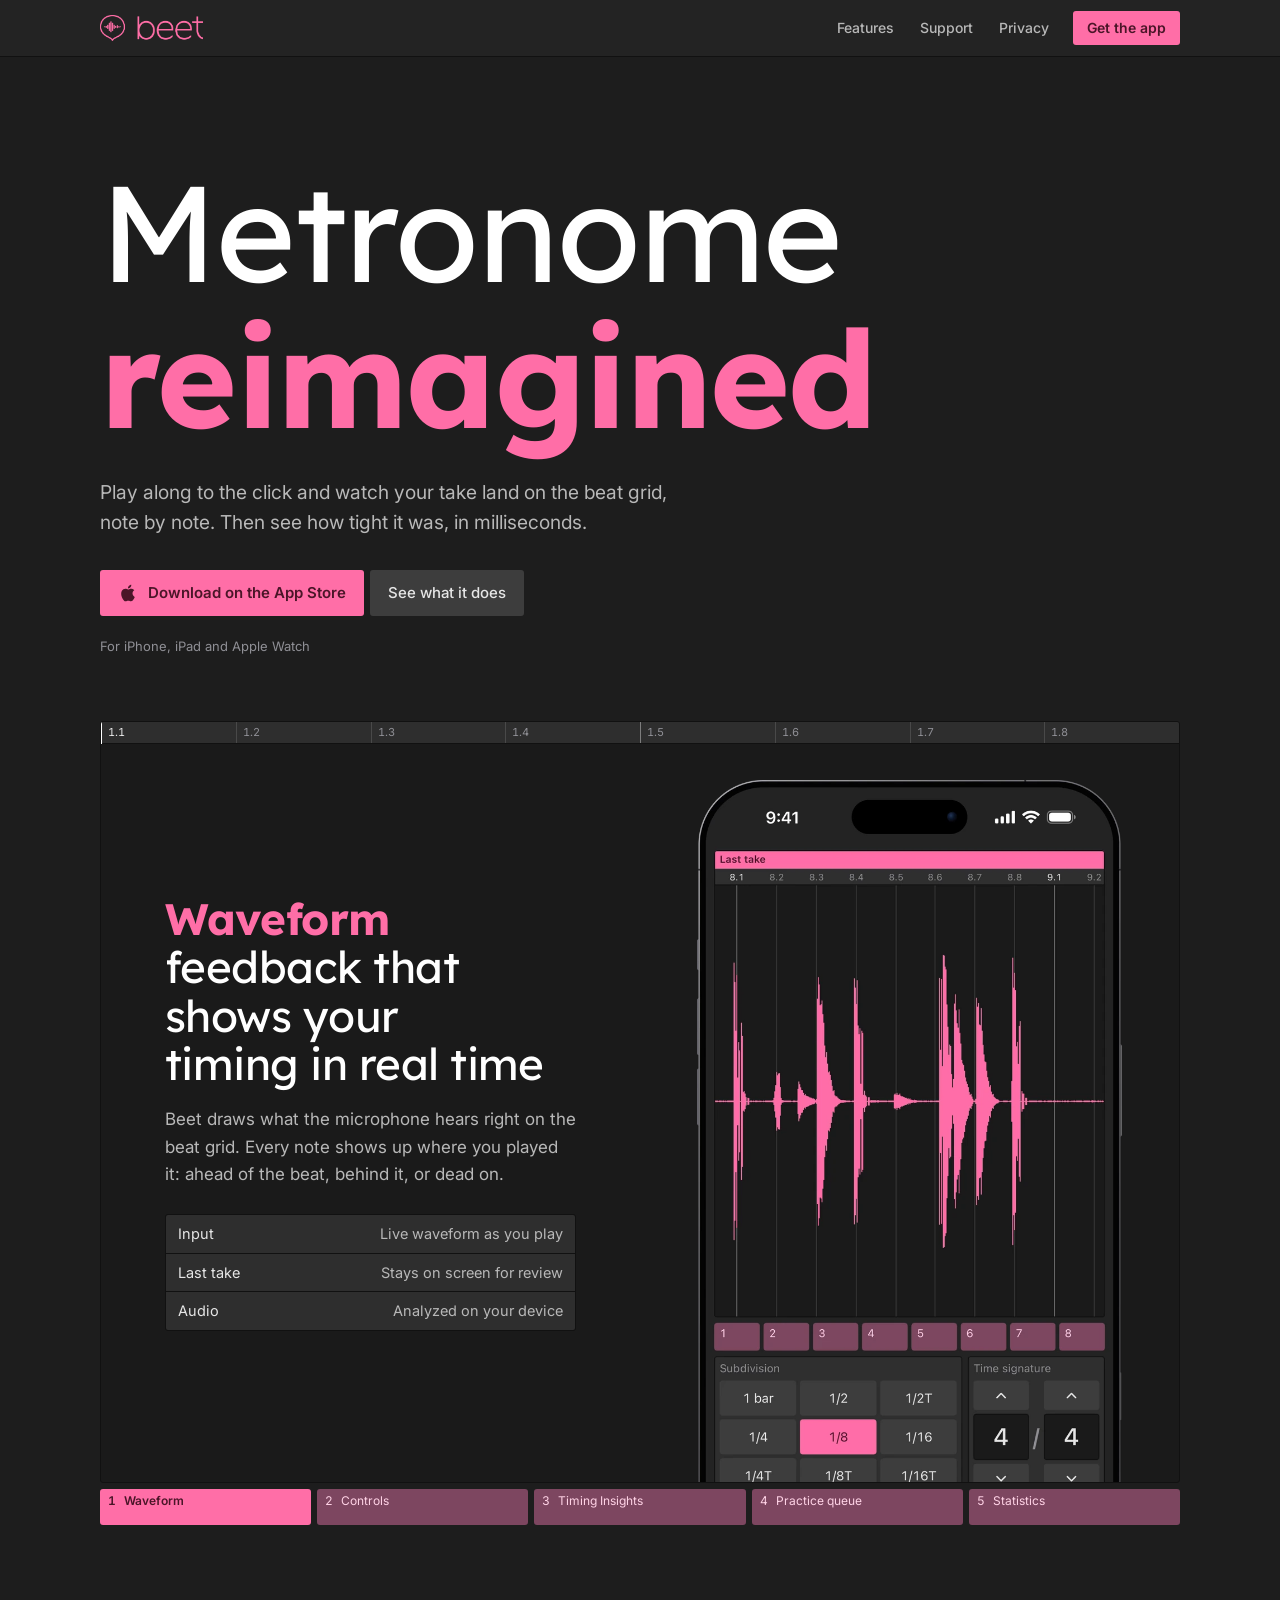
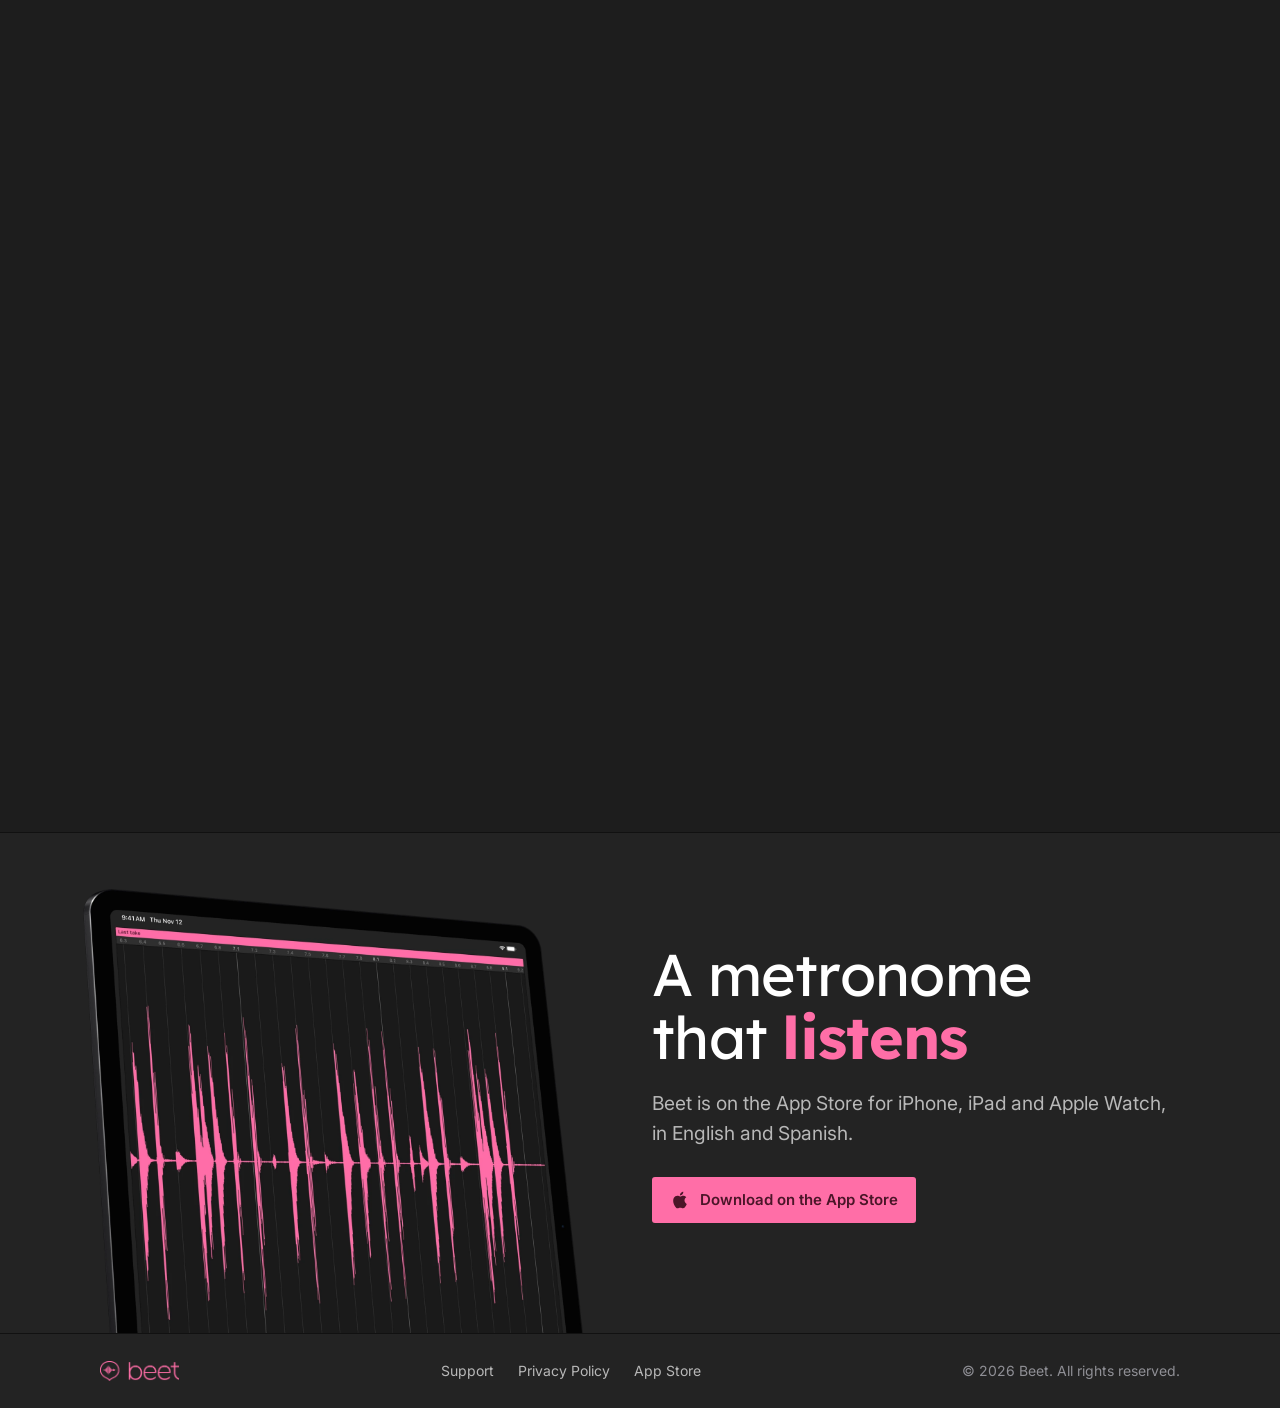
==== commit 58986750: "New site for app redesign" ====
--- a/index.html
+++ b/index.html
@@ -4,1041 +4,261 @@
   <meta charset="UTF-8">
   <meta name="viewport" content="width=device-width, initial-scale=1.0">
   <title>Beet - Metronome Reimagined</title>
+  <meta name="description" content="Beet is a metronome that shows your timing. Play along to the click, see your take as a waveform on the beat grid and get it measured beat by beat. For iPhone, iPad and Apple Watch.">
+  <meta name="theme-color" content="#232323">
   <link rel="icon" type="image/png" href="favicon.png">
-  <link href="https://fonts.googleapis.com/css2?family=Sora:wght@300;400;500;600;700&display=swap" rel="stylesheet">
-  <style>
-    :root {
-      --primary: #CF2D71;
-      --primary-light: #E84A8A;
-      --primary-dark: #A61F5A;
-      --bg-dark: #0A0A0B;
-      --bg-card: #111113;
-      --bg-card-hover: #1A1A1D;
-      --text-primary: #FFFFFF;
-      --text-secondary: #9A9A9E;
-      --text-muted: #5A5A5E;
-      --gradient-pink: linear-gradient(135deg, #CF2D71 0%, #E84A8A 50%, #CF2D71 100%);
-      --gradient-glow: radial-gradient(ellipse at center, rgba(207, 45, 113, 0.15) 0%, transparent 70%);
-    }
-
-    * {
-      margin: 0;
-      padding: 0;
-      box-sizing: border-box;
-    }
-
-    html {
-      scroll-behavior: smooth;
-    }
-
-    body {
-      font-family: 'Sora', sans-serif;
-      background-color: var(--bg-dark);
-      color: var(--text-primary);
-      overflow-x: hidden;
-      line-height: 1.6;
-    }
-
-    /* Animated background */
-    .bg-gradient {
-      position: fixed;
-      top: 0;
-      left: 0;
-      width: 100%;
-      height: 100%;
-      pointer-events: none;
-      z-index: -1;
-    }
-
-    .bg-gradient::before {
-      content: '';
-      position: absolute;
-      top: -50%;
-      left: -50%;
-      width: 200%;
-      height: 200%;
-      background:
-        radial-gradient(ellipse at 20% 20%, rgba(207, 45, 113, 0.08) 0%, transparent 50%),
-        radial-gradient(ellipse at 80% 80%, rgba(207, 45, 113, 0.05) 0%, transparent 50%),
-        radial-gradient(ellipse at 50% 50%, rgba(207, 45, 113, 0.03) 0%, transparent 70%);
-      animation: bgPulse 15s ease-in-out infinite;
-    }
-
-    @keyframes bgPulse {
-      0%, 100% { transform: translate(0, 0) scale(1); opacity: 1; }
-      50% { transform: translate(-5%, -5%) scale(1.1); opacity: 0.8; }
-    }
-
-    /* Header */
-    header {
-      position: fixed;
-      top: 0;
-      left: 0;
-      width: 100%;
-      padding: 20px 60px;
-      display: flex;
-      justify-content: space-between;
-      align-items: center;
-      z-index: 1000;
-      backdrop-filter: blur(20px);
-      background: rgba(10, 10, 11, 0.8);
-      border-bottom: 1px solid rgba(255, 255, 255, 0.05);
-    }
-
-    .logo img {
-      height: 36px;
-      transition: transform 0.3s ease;
-    }
-
-    .logo:hover img {
-      transform: scale(1.05);
-    }
-
-    nav ul {
-      display: flex;
-      list-style: none;
-      gap: 40px;
-    }
-
-    nav ul li a {
-      color: var(--text-secondary);
-      text-decoration: none;
-      font-size: 14px;
-      font-weight: 500;
-      transition: color 0.3s ease;
-      position: relative;
-    }
-
-    nav ul li a::after {
-      content: '';
-      position: absolute;
-      bottom: -4px;
-      left: 0;
-      width: 0;
-      height: 2px;
-      background: var(--primary);
-      transition: width 0.3s ease;
-    }
-
-    nav ul li a:hover {
-      color: var(--text-primary);
-    }
-
-    nav ul li a:hover::after {
-      width: 100%;
-    }
-
-    /* Hero Section */
-    .hero {
-      min-height: 100vh;
-      display: flex;
-      align-items: center;
-      justify-content: center;
-      padding: 120px 60px 80px;
-      position: relative;
-    }
-
-    .hero-content {
-      display: grid;
-      grid-template-columns: 1fr 1fr;
-      gap: 80px;
-      max-width: 1400px;
-      width: 100%;
-      align-items: center;
-    }
-
-    .hero-text {
-      animation: fadeInUp 1s ease-out;
-    }
-
-    @keyframes fadeInUp {
-      from {
-        opacity: 0;
-        transform: translateY(40px);
-      }
-      to {
-        opacity: 1;
-        transform: translateY(0);
-      }
-    }
-
-    .hero-badge {
-      display: inline-flex;
-      align-items: center;
-      gap: 8px;
-      background: rgba(207, 45, 113, 0.1);
-      border: 1px solid rgba(207, 45, 113, 0.3);
-      padding: 8px 16px;
-      border-radius: 50px;
-      font-size: 12px;
-      font-weight: 500;
-      color: var(--primary-light);
-      margin-bottom: 24px;
-      animation: fadeInUp 1s ease-out 0.1s both;
-    }
-
-    .hero-badge::before {
-      content: '';
-      width: 8px;
-      height: 8px;
-      background: var(--primary);
-      border-radius: 50%;
-      animation: pulse 2s ease-in-out infinite;
-    }
-
-    @keyframes pulse {
-      0%, 100% { opacity: 1; transform: scale(1); }
-      50% { opacity: 0.5; transform: scale(1.2); }
-    }
-
-    .hero-title {
-      font-size: clamp(42px, 5vw, 72px);
-      font-weight: 700;
-      line-height: 1.1;
-      margin-bottom: 24px;
-      animation: fadeInUp 1s ease-out 0.2s both;
-    }
-
-    .hero-title .highlight {
-      background: var(--gradient-pink);
-      -webkit-background-clip: text;
-      -webkit-text-fill-color: transparent;
-      background-clip: text;
-    }
-
-    .hero-description {
-      font-size: 18px;
-      color: var(--text-secondary);
-      margin-bottom: 40px;
-      max-width: 480px;
-      animation: fadeInUp 1s ease-out 0.3s both;
-    }
-
-    .hero-buttons {
-      display: flex;
-      gap: 16px;
-      animation: fadeInUp 1s ease-out 0.4s both;
-    }
-
-    .btn-primary {
-      display: inline-flex;
-      align-items: center;
-      gap: 12px;
-      background: var(--gradient-pink);
-      color: white;
-      padding: 16px 32px;
-      border-radius: 14px;
-      text-decoration: none;
-      font-weight: 600;
-      font-size: 15px;
-      transition: all 0.3s ease;
-      box-shadow: 0 4px 20px rgba(207, 45, 113, 0.3);
-    }
-
-    .btn-primary:hover {
-      transform: translateY(-2px);
-      box-shadow: 0 8px 30px rgba(207, 45, 113, 0.4);
-    }
-
-    .btn-primary img {
-      height: 24px;
-    }
-
-    .btn-secondary {
-      display: inline-flex;
-      align-items: center;
-      gap: 10px;
-      background: rgba(255, 255, 255, 0.05);
-      border: 1px solid rgba(255, 255, 255, 0.1);
-      color: white;
-      padding: 16px 32px;
-      border-radius: 14px;
-      text-decoration: none;
-      font-weight: 500;
-      font-size: 15px;
-      transition: all 0.3s ease;
-    }
-
-    .btn-secondary:hover {
-      background: rgba(255, 255, 255, 0.1);
-      border-color: rgba(255, 255, 255, 0.2);
-    }
-
-    /* Hero Device Showcase */
-    .hero-devices {
-      position: relative;
-      display: flex;
-      justify-content: center;
-      align-items: center;
-      animation: fadeInUp 1s ease-out 0.5s both;
-    }
-
-    .device-container {
-      position: relative;
-      width: 100%;
-      max-width: 700px;
-      min-height: 500px;
-      display: flex;
-      align-items: center;
-      justify-content: center;
-    }
-
-    .device-iphone {
-      position: relative;
-      z-index: 2;
-      width: 340px;
-      margin-left: auto;
-      filter: drop-shadow(0 40px 80px rgba(0, 0, 0, 0.5));
-      animation: float 6s ease-in-out infinite;
-    }
-
-    .device-ipad {
-      position: absolute;
-      left: 0;
-      top: 50%;
-      transform: translateY(-50%);
-      width: 400px;
-      z-index: 1;
-      filter: drop-shadow(0 30px 60px rgba(0, 0, 0, 0.4));
-      animation: float 6s ease-in-out infinite 1s;
-    }
-
-    @keyframes float {
-      0%, 100% { transform: translateY(-50%) translateX(0); }
-      50% { transform: translateY(calc(-50% - 15px)) translateX(5px); }
-    }
-
-    .device-iphone {
-      animation: floatSingle 6s ease-in-out infinite;
-    }
-
-    @keyframes floatSingle {
-      0%, 100% { transform: translateY(0); }
-      50% { transform: translateY(-15px); }
-    }
-
-    /* Glow effect */
-    .glow-ring {
-      position: absolute;
-      top: 50%;
-      left: 50%;
-      transform: translate(-50%, -50%);
-      width: 500px;
-      height: 500px;
-      border-radius: 50%;
-      background: radial-gradient(circle, rgba(207, 45, 113, 0.2) 0%, transparent 70%);
-      filter: blur(40px);
-      z-index: 0;
-      animation: glowPulse 4s ease-in-out infinite;
-    }
-
-    @keyframes glowPulse {
-      0%, 100% { opacity: 0.6; transform: translate(-50%, -50%) scale(1); }
-      50% { opacity: 1; transform: translate(-50%, -50%) scale(1.1); }
-    }
-
-    /* Stats Section */
-    .stats {
-      display: flex;
-      gap: 48px;
-      margin-top: 60px;
-      padding-top: 40px;
-      border-top: 1px solid rgba(255, 255, 255, 0.05);
-      animation: fadeInUp 1s ease-out 0.6s both;
-    }
-
-    .stat-item {
-      text-align: left;
-    }
-
-    .stat-value {
-      font-size: 28px;
-      font-weight: 700;
-      color: var(--text-primary);
-      margin-bottom: 4px;
-    }
-
-    .stat-label {
-      font-size: 13px;
-      color: var(--text-muted);
-      text-transform: uppercase;
-      letter-spacing: 1px;
-    }
-
-    /* Features Section */
-    .features {
-      padding: 120px 60px;
-      position: relative;
-    }
-
-    .section-header {
-      text-align: center;
-      max-width: 600px;
-      margin: 0 auto 80px;
-    }
-
-    .section-tag {
-      display: inline-block;
-      font-size: 12px;
-      font-weight: 600;
-      color: var(--primary);
-      text-transform: uppercase;
-      letter-spacing: 2px;
-      margin-bottom: 16px;
-    }
-
-    .section-title {
-      font-size: clamp(32px, 4vw, 48px);
-      font-weight: 700;
-      margin-bottom: 20px;
-    }
-
-    .section-description {
-      font-size: 16px;
-      color: var(--text-secondary);
-    }
-
-    .features-grid {
-      display: grid;
-      grid-template-columns: repeat(auto-fit, minmax(300px, 1fr));
-      gap: 24px;
-      max-width: 1200px;
-      margin: 0 auto;
-    }
-
-    .feature-card {
-      background: var(--bg-card);
-      border: 1px solid rgba(255, 255, 255, 0.05);
-      border-radius: 20px;
-      padding: 36px;
-      transition: all 0.4s ease;
-      position: relative;
-      overflow: hidden;
-    }
-
-    .feature-card::before {
-      content: '';
-      position: absolute;
-      top: 0;
-      left: 0;
-      width: 100%;
-      height: 100%;
-      background: linear-gradient(135deg, rgba(207, 45, 113, 0.05) 0%, transparent 50%);
-      opacity: 0;
-      transition: opacity 0.4s ease;
-    }
-
-    .feature-card:hover {
-      transform: translateY(-8px);
-      border-color: rgba(207, 45, 113, 0.2);
-      box-shadow: 0 20px 60px rgba(0, 0, 0, 0.3);
-    }
-
-    .feature-card:hover::before {
-      opacity: 1;
-    }
-
-    .feature-icon {
-      width: 56px;
-      height: 56px;
-      background: linear-gradient(135deg, rgba(207, 45, 113, 0.2) 0%, rgba(207, 45, 113, 0.1) 100%);
-      border-radius: 16px;
-      display: flex;
-      align-items: center;
-      justify-content: center;
-      margin-bottom: 24px;
-      font-size: 24px;
-    }
-
-    .feature-title {
-      font-size: 20px;
-      font-weight: 600;
-      margin-bottom: 12px;
-    }
-
-    .feature-description {
-      font-size: 14px;
-      color: var(--text-secondary);
-      line-height: 1.7;
-    }
-
-    /* Showcase Section */
-    .showcase {
-      padding: 120px 60px;
-      background: linear-gradient(180deg, transparent 0%, rgba(207, 45, 113, 0.03) 50%, transparent 100%);
-    }
-
-    .showcase-content {
-      max-width: 1400px;
-      margin: 0 auto;
-    }
-
-    .showcase-grid {
-      display: grid;
-      grid-template-columns: 1fr 1fr;
-      gap: 80px;
-      align-items: center;
-    }
-
-    .showcase-images {
-      position: relative;
-      display: flex;
-      justify-content: center;
-    }
-
-    .showcase-device {
-      width: 100%;
-      max-width: 500px;
-      border-radius: 24px;
-      filter: drop-shadow(0 30px 60px rgba(0, 0, 0, 0.4));
-    }
-
-    .showcase-text h3 {
-      font-size: clamp(28px, 3vw, 40px);
-      font-weight: 700;
-      margin-bottom: 24px;
-    }
-
-    .showcase-text p {
-      font-size: 16px;
-      color: var(--text-secondary);
-      margin-bottom: 32px;
-    }
-
-    .feature-list {
-      list-style: none;
-    }
-
-    .feature-list li {
-      display: flex;
-      align-items: flex-start;
-      gap: 16px;
-      margin-bottom: 20px;
-      font-size: 15px;
-      color: var(--text-secondary);
-    }
-
-    .feature-list li::before {
-      content: '✓';
-      display: flex;
-      align-items: center;
-      justify-content: center;
-      width: 24px;
-      height: 24px;
-      background: rgba(207, 45, 113, 0.2);
-      color: var(--primary-light);
-      border-radius: 50%;
-      font-size: 12px;
-      flex-shrink: 0;
-    }
-
-    /* Devices Section */
-    .devices-section {
-      padding: 120px 60px;
-    }
-
-    .devices-showcase {
-      max-width: 1000px;
-      margin: 60px auto 0;
-      display: flex;
-      justify-content: center;
-      gap: 40px;
-      flex-wrap: wrap;
-    }
-
-    .device-badge {
-      display: flex;
-      align-items: center;
-      gap: 16px;
-      background: var(--bg-card);
-      border: 1px solid rgba(255, 255, 255, 0.05);
-      padding: 20px 32px;
-      border-radius: 16px;
-      transition: all 0.3s ease;
-    }
-
-    .device-badge:hover {
-      border-color: rgba(207, 45, 113, 0.3);
-      transform: translateY(-4px);
-    }
-
-    .device-badge svg {
-      width: 32px;
-      height: 32px;
-      fill: var(--primary);
-    }
-
-    .device-badge span {
-      font-size: 16px;
-      font-weight: 500;
-    }
-
-    /* CTA Section */
-    .cta {
-      padding: 120px 60px;
-      position: relative;
-    }
-
-    .cta-container {
-      max-width: 900px;
-      margin: 0 auto;
-      text-align: center;
-      background: linear-gradient(135deg, var(--bg-card) 0%, rgba(207, 45, 113, 0.1) 100%);
-      border: 1px solid rgba(207, 45, 113, 0.2);
-      border-radius: 32px;
-      padding: 80px 60px;
-      position: relative;
-      overflow: hidden;
-    }
-
-    .cta-container::before {
-      content: '';
-      position: absolute;
-      top: -50%;
-      left: -50%;
-      width: 200%;
-      height: 200%;
-      background: radial-gradient(circle at center, rgba(207, 45, 113, 0.1) 0%, transparent 50%);
-      animation: rotate 20s linear infinite;
-    }
-
-    @keyframes rotate {
-      from { transform: rotate(0deg); }
-      to { transform: rotate(360deg); }
-    }
-
-    .cta-content {
-      position: relative;
-      z-index: 1;
-    }
-
-    .cta h2 {
-      font-size: clamp(32px, 4vw, 48px);
-      font-weight: 700;
-      margin-bottom: 20px;
-    }
-
-    .cta p {
-      font-size: 18px;
-      color: var(--text-secondary);
-      margin-bottom: 40px;
-      max-width: 500px;
-      margin-left: auto;
-      margin-right: auto;
-    }
-
-    /* Footer */
-    footer {
-      padding: 60px;
-      border-top: 1px solid rgba(255, 255, 255, 0.05);
-    }
-
-    .footer-content {
-      max-width: 1200px;
-      margin: 0 auto;
-      display: flex;
-      justify-content: space-between;
-      align-items: center;
-      flex-wrap: wrap;
-      gap: 20px;
-    }
-
-    .footer-logo img {
-      height: 28px;
-      opacity: 0.7;
-    }
-
-    .footer-links {
-      display: flex;
-      gap: 32px;
-    }
-
-    .footer-links a {
-      color: var(--text-muted);
-      text-decoration: none;
-      font-size: 14px;
-      transition: color 0.3s ease;
-    }
-
-    .footer-links a:hover {
-      color: var(--primary);
-    }
-
-    .footer-copy {
-      color: var(--text-muted);
-      font-size: 13px;
-    }
-
-    /* Responsive */
-    @media (max-width: 1024px) {
-      header {
-        padding: 16px 30px;
-      }
-
-      .hero {
-        padding: 100px 30px 60px;
-      }
-
-      .hero-content {
-        grid-template-columns: 1fr;
-        gap: 60px;
-        text-align: center;
-      }
-
-      .hero-text {
-        order: 1;
-      }
-
-      .hero-devices {
-        order: 2;
-      }
-
-      .hero-description {
-        margin-left: auto;
-        margin-right: auto;
-      }
-
-      .hero-buttons {
-        justify-content: center;
-        flex-wrap: wrap;
-      }
-
-      .stats {
-        justify-content: center;
-      }
-
-      .device-container {
-        max-width: 500px;
-      }
-
-      .device-iphone {
-        width: 260px;
-      }
-
-      .device-ipad {
-        width: 320px;
-      }
-
-      .showcase-grid {
-        grid-template-columns: 1fr;
-        gap: 60px;
-        text-align: center;
-      }
-
-      .showcase-images {
-        order: -1;
-      }
-
-      .features, .showcase, .devices-section, .cta {
-        padding: 80px 30px;
-      }
-    }
-
-    @media (max-width: 768px) {
-      nav ul {
-        display: none;
-      }
-
-      .hero-title {
-        font-size: 36px;
-      }
-
-      .device-container {
-        display: flex;
-        flex-direction: column;
-        align-items: center;
-        gap: 30px;
-        min-height: auto;
-      }
-
-      .device-ipad {
-        position: relative;
-        top: auto;
-        left: auto;
-        transform: none;
-        width: 90%;
-        max-width: 400px;
-        order: 2;
-        animation: floatSingle 6s ease-in-out infinite 1s;
-      }
-
-      .device-iphone {
-        position: relative;
-        width: 80%;
-        max-width: 320px;
-        margin: 0 auto;
-        order: 1;
-      }
-
-      .glow-ring {
-        display: none;
-      }
-
-      .stats {
-        flex-direction: column;
-        gap: 24px;
-        align-items: center;
-      }
-
-      .stat-item {
-        text-align: center;
-      }
-
-      .features-grid {
-        grid-template-columns: 1fr;
-      }
-
-      .cta-container {
-        padding: 60px 30px;
-      }
-
-      .footer-content {
-        flex-direction: column;
-        text-align: center;
-      }
-    }
-
-    /* Scroll animations */
-    .fade-in {
-      opacity: 0;
-      transform: translateY(30px);
-      transition: all 0.8s ease;
-    }
-
-    .fade-in.visible {
-      opacity: 1;
-      transform: translateY(0);
-    }
-  </style>
+  <link rel="preconnect" href="https://fonts.googleapis.com">
+  <link rel="preconnect" href="https://fonts.gstatic.com" crossorigin>
+  <link href="https://fonts.googleapis.com/css2?family=Inter:wght@400;500;600&family=Lexend:wght@400;500;700&display=swap" rel="stylesheet">
+  <script>document.documentElement.classList.add('js');</script>
+  <link rel="stylesheet" href="styles.css">
 </head>
 <body>
-  <div class="bg-gradient"></div>
-
-  <header>
-    <a href="index.html" class="logo">
-      <img src="logo.png" alt="Beet">
-    </a>
-    <nav>
-      <ul>
-        <li><a href="#features">Features</a></li>
-        <li><a href="#showcase">Showcase</a></li>
-        <li><a href="support.html">Support</a></li>
-        <li><a href="privacy-policy.html">Privacy</a></li>
-      </ul>
-    </nav>
+  <header class="topbar">
+    <div class="wrap">
+      <a href="index.html" class="brand">
+        <img src="logo.png" alt="Beet" width="1355" height="341">
+      </a>
+      <nav class="nav" aria-label="Main">
+        <a href="#features">Features</a>
+        <a href="support.html">Support</a>
+        <a href="privacy-policy.html">Privacy</a>
+        <a href="https://apps.apple.com/app/id6741735743" class="btn btn-accent btn-small">Get the app</a>
+      </nav>
+    </div>
   </header>
 
-  <section class="hero">
-    <div class="hero-content">
-      <div class="hero-text">
-        <div class="hero-badge">
-          <span>Now Available on App Store</span>
-        </div>
-        <h1 class="hero-title">
-          Metronome<br><span class="highlight">Reimagined</span>
-        </h1>
-        <p class="hero-description">
-          Master your timing with Beet. Real-time visual feedback, precise BPM control, tap tempo, and professional-grade accuracy — designed for musicians who demand perfection.
-        </p>
-        <div class="hero-buttons">
-          <a href="https://apps.apple.com/app/id6741735743" class="btn-primary">
-            <svg width="24" height="24" viewBox="0 0 24 24" fill="currentColor">
-              <path d="M18.71 19.5c-.83 1.24-1.71 2.45-3.05 2.47-1.34.03-1.77-.79-3.29-.79-1.53 0-2 .77-3.27.82-1.31.05-2.3-1.32-3.14-2.53C4.25 17 2.94 12.45 4.7 9.39c.87-1.52 2.43-2.48 4.12-2.51 1.28-.02 2.5.87 3.29.87.78 0 2.26-1.07 3.81-.91.65.03 2.47.26 3.64 1.98-.09.06-2.17 1.28-2.15 3.81.03 3.02 2.65 4.03 2.68 4.04-.03.07-.42 1.44-1.38 2.83M13 3.5c.73-.83 1.94-1.46 2.94-1.5.13 1.17-.34 2.35-1.04 3.19-.69.85-1.83 1.51-2.95 1.42-.15-1.15.41-2.35 1.05-3.11z"/>
-            </svg>
-            Download Now
-          </a>
-          <a href="#features" class="btn-secondary">
-            Learn More →
-          </a>
-        </div>
-        <div class="stats">
-          <div class="stat-item">
-            <div class="stat-value">30-300</div>
-            <div class="stat-label">BPM Range</div>
-          </div>
-          <div class="stat-item">
-            <div class="stat-value">Real-time</div>
-            <div class="stat-label">Visual Feedback</div>
-          </div>
-          <div class="stat-item">
-            <div class="stat-value">Universal</div>
-            <div class="stat-label">iPhone, iPad & Watch</div>
-          </div>
+  <main>
+    <section class="hero">
+      <div class="wrap">
+        <div class="hero-copy">
+          <h1>Metronome<br><b>reimagined</b></h1>
+          <p class="lead">Play along to the click and watch your take land on the beat grid, note by note. Then see how tight it was, in milliseconds.</p>
+          <div class="actions">
+            <a href="https://apps.apple.com/app/id6741735743" class="btn btn-accent">
+              <svg width="20" height="20" viewBox="0 0 24 24" fill="currentColor" aria-hidden="true">
+                <path d="M18.71 19.5c-.83 1.24-1.71 2.45-3.05 2.47-1.34.03-1.77-.79-3.29-.79-1.53 0-2 .77-3.27.82-1.31.05-2.3-1.32-3.14-2.53C4.25 17 2.94 12.45 4.7 9.39c.87-1.52 2.43-2.48 4.12-2.51 1.28-.02 2.5.87 3.29.87.78 0 2.26-1.07 3.81-.91.65.03 2.47.26 3.64 1.98-.09.06-2.17 1.28-2.15 3.81.03 3.02 2.65 4.03 2.68 4.04-.03.07-.42 1.44-1.38 2.83M13 3.5c.73-.83 1.94-1.46 2.94-1.5.13 1.17-.34 2.35-1.04 3.19-.69.85-1.83 1.51-2.95 1.42-.15-1.15.41-2.35 1.05-3.11z"/>
+              </svg>
+              Download on the App Store
+            </a>
+            <a href="#features" class="btn">See what it does</a>
+          </div>
+          <p class="fineprint">For iPhone, iPad and Apple Watch</p>
         </div>
       </div>
-      <div class="hero-devices">
-        <div class="glow-ring"></div>
-        <div class="device-container">
-          <img src="app-mockup-2.png" alt="Beet on iPad" class="device-ipad">
-          <img src="app-mockup.png" alt="Beet on iPhone" class="device-iphone">
+    </section>
+
+    <section class="features" id="features" aria-label="Features">
+      <div class="features-stage">
+        <div class="wrap deck">
+          <div class="deck-cards">
+      <span class="deck-playhead" aria-hidden="true"></span>
+      <section class="clip is-active" aria-labelledby="waveform">
+        <div class="clip-ruler" aria-hidden="true"><span>1.1</span><span>1.2</span><span>1.3</span><span>1.4</span><span>1.5</span><span>1.6</span><span>1.7</span><span>1.8</span></div>
+        <div class="clip-body">
+          <div class="clip-copy">
+            <h2 id="waveform"><b>Waveform</b> feedback that shows your timing in real time</h2>
+            <p>Beet draws what the microphone hears right on the beat grid. Every note shows up where you played it: ahead of the beat, behind it, or dead on.</p>
+            <dl class="rows">
+              <div><dt>Input</dt><dd>Live waveform as you play</dd></div>
+              <div><dt>Last take</dt><dd>Stays on screen for review</dd></div>
+              <div><dt>Audio</dt><dd>Analyzed on your device</dd></div>
+            </dl>
+          </div>
+          <div class="clip-device from-top">
+            <img src="img/iphone-main.webp" width="760" height="1609" loading="lazy" alt="Beet on an iPhone: a recorded take drawn as a waveform between the lines of the beat grid, with every beat of the bar numbered above it">
+          </div>
+        </div>
+      </section>
+
+      <section class="clip flip is-after" aria-labelledby="controls">
+        <div class="clip-ruler" aria-hidden="true"><span>2.1</span><span>2.2</span><span>2.3</span><span>2.4</span><span>2.5</span><span>2.6</span><span>2.7</span><span>2.8</span></div>
+        <div class="clip-body">
+          <div class="clip-copy">
+            <h2 id="controls">Stay in the groove with <b>effortless</b> controls</h2>
+            <p>Everything sits on one screen, one touch away. Pick a subdivision, step the time signature, drag the tempo ruler, or just tap the tempo in.</p>
+            <div class="panel">
+              <div class="panel-label">Subdivision</div>
+              <ul class="chips">
+                <li>1 bar</li><li>1/2</li><li>1/2T</li>
+                <li>1/4</li><li class="selected">1/8</li><li>1/16</li>
+                <li>1/4T</li><li>1/8T</li><li>1/16T</li>
+              </ul>
+            </div>
+            <dl class="rows">
+              <div><dt>Tempo</dt><dd><span class="value">40–300</span> bpm</dd></div>
+            </dl>
+          </div>
+          <div class="clip-device from-bottom">
+            <img src="img/iphone-main.webp" width="760" height="1609" loading="lazy" alt="The controls of Beet on an iPhone: a row of beats, the subdivision buttons, the time signature, the tempo ruler at 112 bpm, and the tap and play buttons">
+          </div>
+        </div>
+      </section>
+
+      <section class="clip is-after" aria-labelledby="insights">
+        <div class="clip-ruler" aria-hidden="true"><span>3.1</span><span>3.2</span><span>3.3</span><span>3.4</span><span>3.5</span><span>3.6</span><span>3.7</span><span>3.8</span></div>
+        <div class="clip-body">
+          <div class="clip-copy">
+            <h2 id="insights">Advanced <b>timing analysis</b> measured beat by beat</h2>
+            <p>Timing Insights finds every note in your take and measures how far it is from the nearest spot on the grid, straight or triplet, in milliseconds.</p>
+            <dl class="rows">
+              <div class="rows-header">Timing accuracy</div>
+              <div><dt><span class="swatch" style="--swatch: var(--excellent)"></span>Excellent</dt><dd>under 20 ms</dd></div>
+              <div><dt><span class="swatch" style="--swatch: var(--good)"></span>Good</dt><dd>under 35 ms</dd></div>
+              <div><dt><span class="swatch" style="--swatch: var(--acceptable)"></span>Acceptable</dt><dd>under 50 ms</dd></div>
+              <div><dt><span class="swatch" style="--swatch: var(--poor)"></span>Poor</dt><dd>50 ms or more</dd></div>
+            </dl>
+          </div>
+          <div class="clip-device">
+            <img src="img/iphone-insights.webp" width="760" height="1609" loading="lazy" alt="Timing Insights on an iPhone: every note of the take marked green or yellow with its distance from the beat in milliseconds, above a table of the timing accuracy">
+          </div>
+        </div>
+      </section>
+
+      <section class="clip flip is-after" aria-labelledby="queue">
+        <div class="clip-ruler" aria-hidden="true"><span>4.1</span><span>4.2</span><span>4.3</span><span>4.4</span><span>4.5</span><span>4.6</span><span>4.7</span><span>4.8</span></div>
+        <div class="clip-body">
+          <div class="clip-copy">
+            <h2 id="queue">Build <b>practice queues</b> to automate your session</h2>
+            <p>Split a session into stages, each with its own length, tempo, time signature and subdivision. Press play and Beet moves from one stage to the next on its own.</p>
+            <dl class="rows">
+              <div class="rows-header">A stage</div>
+              <div><dt>Bars</dt><dd><span class="value">8</span></dd></div>
+              <div><dt>Tempo</dt><dd>112 bpm</dd></div>
+              <div><dt>Time signature</dt><dd>4/4</dd></div>
+              <div><dt>Subdivision</dt><dd>1/16</dd></div>
+            </dl>
+          </div>
+          <div class="clip-device">
+            <img src="img/iphone-queue.webp" width="760" height="1609" loading="lazy" alt="A practice queue on an iPhone: eight stages that go from 80 to 132 bpm, each with its bars, time signature and subdivision">
+          </div>
+        </div>
+      </section>
+
+      <section class="clip is-after" aria-labelledby="statistics">
+        <div class="clip-ruler" aria-hidden="true"><span>5.1</span><span>5.2</span><span>5.3</span><span>5.4</span><span>5.5</span><span>5.6</span><span>5.7</span><span>5.8</span></div>
+        <div class="clip-body">
+          <div class="clip-copy">
+            <h2 id="statistics">Monitor your progress over time with <b>charts</b></h2>
+            <p>Beet keeps track of how long you practice and how fast. See your total time split by tempo, and how much you played on each day of the week.</p>
+            <dl class="rows">
+              <div><dt>Tempo breakdown</dt><dd>Lento to Prestissimo</dd></div>
+              <div><dt>Weekly report</dt><dd>Day by day</dd></div>
+            </dl>
+          </div>
+          <div class="clip-device">
+            <img src="img/iphone-charts.webp" width="760" height="1609" loading="lazy" alt="Statistics on an iPhone: a ring chart of 3 hours 44 minutes of practice split by tempo, and a bar chart of the week">
+          </div>
+        </div>
+      </section>
+          </div>
+          <nav class="deck-nav" aria-label="Features">
+            <button type="button" aria-label="Waveform" aria-current="true"><span aria-hidden="true">1</span><span class="deck-nav-name" aria-hidden="true">Waveform</span></button>
+            <button type="button" aria-label="Controls"><span aria-hidden="true">2</span><span class="deck-nav-name" aria-hidden="true">Controls</span></button>
+            <button type="button" aria-label="Timing Insights"><span aria-hidden="true">3</span><span class="deck-nav-name" aria-hidden="true">Timing Insights</span></button>
+            <button type="button" aria-label="Practice queue"><span aria-hidden="true">4</span><span class="deck-nav-name" aria-hidden="true">Practice queue</span></button>
+            <button type="button" aria-label="Statistics"><span aria-hidden="true">5</span><span class="deck-nav-name" aria-hidden="true">Statistics</span></button>
+          </nav>
         </div>
       </div>
-    </div>
-  </section>
-
-  <section class="features" id="features">
-    <div class="section-header fade-in">
-      <span class="section-tag">Features</span>
-      <h2 class="section-title">Everything You Need to Stay on Beat</h2>
-      <p class="section-description">Professional-grade metronome features designed for musicians of all skill levels</p>
-    </div>
-    <div class="features-grid">
-      <div class="feature-card fade-in">
-        <div class="feature-icon">📊</div>
-        <h3 class="feature-title">Real-Time Waveform</h3>
-        <p class="feature-description">Visualize your playing accuracy with a live waveform display. See exactly where your beats land and improve your timing with instant visual feedback.</p>
+    </section>
+
+    <section class="closing">
+      <div class="wrap closing-grid">
+        <div class="closing-device">
+          <img src="img/ipad-hero.webp" width="1500" height="2046" loading="lazy" alt="Beet on an iPad">
+        </div>
+        <div class="closing-copy">
+          <h2>A metronome that <b>listens</b></h2>
+          <p class="lead">Beet is on the App Store for iPhone, iPad and Apple Watch, in English and Spanish.</p>
+          <div class="actions">
+            <a href="https://apps.apple.com/app/id6741735743" class="btn btn-accent">
+              <svg width="20" height="20" viewBox="0 0 24 24" fill="currentColor" aria-hidden="true">
+                <path d="M18.71 19.5c-.83 1.24-1.71 2.45-3.05 2.47-1.34.03-1.77-.79-3.29-.79-1.53 0-2 .77-3.27.82-1.31.05-2.3-1.32-3.14-2.53C4.25 17 2.94 12.45 4.7 9.39c.87-1.52 2.43-2.48 4.12-2.51 1.28-.02 2.5.87 3.29.87.78 0 2.26-1.07 3.81-.91.65.03 2.47.26 3.64 1.98-.09.06-2.17 1.28-2.15 3.81.03 3.02 2.65 4.03 2.68 4.04-.03.07-.42 1.44-1.38 2.83M13 3.5c.73-.83 1.94-1.46 2.94-1.5.13 1.17-.34 2.35-1.04 3.19-.69.85-1.83 1.51-2.95 1.42-.15-1.15.41-2.35 1.05-3.11z"/>
+              </svg>
+              Download on the App Store
+            </a>
+          </div>
+        </div>
       </div>
-      <div class="feature-card fade-in">
-        <div class="feature-icon">👆</div>
-        <h3 class="feature-title">Tap Tempo</h3>
-        <p class="feature-description">Find your tempo naturally by tapping. Beet calculates the BPM from your taps, making it easy to match any song or set your own pace.</p>
-      </div>
-      <div class="feature-card fade-in">
-        <div class="feature-icon">🎵</div>
-        <h3 class="feature-title">Time Signatures</h3>
-        <p class="feature-description">From common time to complex meters — 2/4, 3/4, 4/4, 5/8, and more. Practice any time signature with customizable accent patterns.</p>
-      </div>
-      <div class="feature-card fade-in">
-        <div class="feature-icon">➗</div>
-        <h3 class="feature-title">Subdivisions</h3>
-        <p class="feature-description">Practice with subdivisions including 1/2T, 1/4, 1/4T and more. Perfect for developing complex rhythmic skills and polyrhythmic awareness.</p>
-      </div>
-      <div class="feature-card fade-in">
-        <div class="feature-icon">🎚️</div>
-        <h3 class="feature-title">Precise BPM Control</h3>
-        <p class="feature-description">Smooth slider control for BPM from 30 to 300. Fine-tune your tempo with precision and lock in the exact speed you need.</p>
-      </div>
-      <div class="feature-card fade-in">
-        <div class="feature-icon">▶️</div>
-        <h3 class="feature-title">Session Playback</h3>
-        <p class="feature-description">Review your training sessions with built-in playback. Spot timing issues, analyze your performance, and refine your accuracy by learning from every practice.</p>
-      </div>
-    </div>
-  </section>
-
-  <section class="showcase" id="showcase">
-    <div class="showcase-content">
-      <div class="showcase-grid">
-        <div class="showcase-images fade-in">
-          <img src="app-mockup.png" alt="Beet App Interface" class="showcase-device">
-        </div>
-        <div class="showcase-text fade-in">
-          <h3>See Your Rhythm Like Never Before</h3>
-          <p>Unlike traditional metronomes that only give you audio feedback, Beet shows you exactly where your beats land with its innovative waveform visualization.</p>
-          <ul class="feature-list">
-            <li>Live audio input analysis shows your playing in real-time</li>
-            <li>Pink waveform clearly displays beat timing and accuracy</li>
-            <li>Vertical markers show where perfect timing should be</li>
-            <li>Zoom functionality for detailed timing analysis</li>
-            <li>Dark interface designed for stage and studio use</li>
-          </ul>
-        </div>
-      </div>
-    </div>
-  </section>
-
-  <section class="devices-section">
-    <div class="section-header fade-in">
-      <span class="section-tag">Universal App</span>
-      <h2 class="section-title">Play Anywhere, On Any Device</h2>
-      <p class="section-description">Beet is optimized for iPhone, iPad, and Apple Watch — giving you the perfect metronome experience wherever you practice</p>
-    </div>
-    <div class="devices-showcase fade-in">
-      <div class="device-badge">
-        <svg viewBox="0 0 24 24">
-          <path d="M15.5 1h-8C6.12 1 5 2.12 5 3.5v17C5 21.88 6.12 23 7.5 23h8c1.38 0 2.5-1.12 2.5-2.5v-17C18 2.12 16.88 1 15.5 1zm-4 21c-.83 0-1.5-.67-1.5-1.5s.67-1.5 1.5-1.5 1.5.67 1.5 1.5-.67 1.5-1.5 1.5zm4.5-4H7V4h9v14z"/>
-        </svg>
-        <span>iPhone</span>
-      </div>
-      <div class="device-badge">
-        <svg viewBox="0 0 24 24">
-          <path d="M19 1H5c-1.1 0-2 .9-2 2v18c0 1.1.9 2 2 2h14c1.1 0 2-.9 2-2V3c0-1.1-.9-2-2-2zm0 18H5V5h14v14zm-7 2c-.55 0-1-.45-1-1s.45-1 1-1 1 .45 1 1-.45 1-1 1z"/>
-        </svg>
-        <span>iPad</span>
-      </div>
-      <div class="device-badge">
-        <svg viewBox="0 0 24 24">
-          <path d="M12 2C9.24 2 7 4.24 7 7v7c0 2.76 2.24 5 5 5s5-2.24 5-5V7c0-2.76-2.24-5-5-5zm3 12c0 1.65-1.35 3-3 3s-3-1.35-3-3V7c0-1.65 1.35-3 3-3s3 1.35 3 3v7zm-3-4c-.55 0-1 .45-1 1v2c0 .55.45 1 1 1s1-.45 1-1v-2c0-.55-.45-1-1-1zM5 7c-.55 0-1 .45-1 1v6c0 .55.45 1 1 1s1-.45 1-1V8c0-.55-.45-1-1-1zm14 0c-.55 0-1 .45-1 1v6c0 .55.45 1 1 1s1-.45 1-1V8c0-.55-.45-1-1-1z"/>
-        </svg>
-        <span>Apple Watch</span>
-      </div>
-    </div>
-  </section>
-
-  <section class="cta">
-    <div class="cta-container">
-      <div class="cta-content fade-in">
-        <h2>Ready to Perfect Your Timing?</h2>
-        <p>Download Beet today and start practicing with the most visually intuitive metronome available.</p>
-        <a href="https://apps.apple.com/app/id6741735743" class="btn-primary">
-          <svg width="24" height="24" viewBox="0 0 24 24" fill="currentColor">
-            <path d="M18.71 19.5c-.83 1.24-1.71 2.45-3.05 2.47-1.34.03-1.77-.79-3.29-.79-1.53 0-2 .77-3.27.82-1.31.05-2.3-1.32-3.14-2.53C4.25 17 2.94 12.45 4.7 9.39c.87-1.52 2.43-2.48 4.12-2.51 1.28-.02 2.5.87 3.29.87.78 0 2.26-1.07 3.81-.91.65.03 2.47.26 3.64 1.98-.09.06-2.17 1.28-2.15 3.81.03 3.02 2.65 4.03 2.68 4.04-.03.07-.42 1.44-1.38 2.83M13 3.5c.73-.83 1.94-1.46 2.94-1.5.13 1.17-.34 2.35-1.04 3.19-.69.85-1.83 1.51-2.95 1.42-.15-1.15.41-2.35 1.05-3.11z"/>
-          </svg>
-          Download on the App Store
-        </a>
-      </div>
-    </div>
-  </section>
-
-  <footer>
-    <div class="footer-content">
-      <a href="index.html" class="footer-logo">
-        <img src="logo.png" alt="Beet">
-      </a>
-      <div class="footer-links">
+    </section>
+  </main>
+
+  <footer class="footer">
+    <div class="wrap">
+      <a href="index.html"><img src="logo.png" alt="Beet" width="1355" height="341"></a>
+      <nav aria-label="Footer">
         <a href="support.html">Support</a>
         <a href="privacy-policy.html">Privacy Policy</a>
         <a href="https://apps.apple.com/app/id6741735743">App Store</a>
-      </div>
-      <div class="footer-copy">
-        © 2025 Beet. All rights reserved.
-      </div>
+      </nav>
+      <p>© 2026 Beet. All rights reserved.</p>
     </div>
   </footer>
 
   <script>
-    // Scroll animations
-    const observerOptions = {
-      root: null,
-      rootMargin: '0px',
-      threshold: 0.1
-    };
-
-    const observer = new IntersectionObserver((entries) => {
-      entries.forEach(entry => {
-        if (entry.isIntersecting) {
-          entry.target.classList.add('visible');
-        }
+    // The clips of the features share one place that stays put while the page scrolls.
+    // How far the page has scrolled past it decides which clip is shown.
+    (function () {
+      var track = document.querySelector('.features');
+      var stage = track.querySelector('.features-stage');
+      var clips = Array.prototype.slice.call(track.querySelectorAll('.clip'));
+      var buttons = Array.prototype.slice.call(track.querySelectorAll('.deck-nav button'));
+      var playhead = track.querySelector('.deck-playhead');
+      var last = clips.length - 1;
+      var shown = 0;
+      var waiting = false;
+
+      // Scrolling is counted in clips: 0 where the stage starts to stay put, one more for each clip
+      // after it. The stage lets go a little after the last clip comes in.
+      function measure() {
+        var style = getComputedStyle(stage);
+        if (style.position !== 'sticky') return null; // the clips are one under another
+        var top = parseFloat(style.top) || 0;
+        var step = (track.offsetHeight - stage.offsetHeight) / (last + 0.2);
+        return { step: step, at: (top - track.getBoundingClientRect().top) / step };
+      }
+      // A clip comes in a little before its count, so the first and the last are shown as long as the others
+      function starts(index) { return index === 0 ? 0 : index - 0.4; }
+      function ends(index) { return index === last ? last + 0.2 : index + 0.6; }
+
+      function update() {
+        waiting = false;
+        var place = measure();
+        if (!place) return;
+        var index = Math.max(0, Math.min(last, Math.floor(place.at + 0.4)));
+        var through = (place.at - starts(index)) / (ends(index) - starts(index));
+        playhead.style.setProperty('--through', Math.max(0, Math.min(1, through)));
+        if (index === shown) return;
+        shown = index;
+        clips.forEach(function (clip, i) {
+          clip.classList.toggle('is-active', i === index);
+          clip.classList.toggle('is-before', i < index);
+          clip.classList.toggle('is-after', i > index);
+        });
+        buttons.forEach(function (button, i) {
+          if (i === index) button.setAttribute('aria-current', 'true');
+          else button.removeAttribute('aria-current');
+        });
+      }
+      function later() {
+        if (waiting) return;
+        waiting = true;
+        requestAnimationFrame(update);
+      }
+
+      buttons.forEach(function (button, i) {
+        button.addEventListener('click', function () {
+          var place = measure();
+          if (!place) return;
+          var to = i === 0 ? 0 : i + 0.1;
+          window.scrollTo(0, window.scrollY + (to - place.at) * place.step);
+        });
       });
-    }, observerOptions);
-
-    document.querySelectorAll('.fade-in').forEach(el => {
-      observer.observe(el);
-    });
-
-    // Smooth scroll for anchor links
-    document.querySelectorAll('a[href^="#"]').forEach(anchor => {
-      anchor.addEventListener('click', function(e) {
-        e.preventDefault();
-        const target = document.querySelector(this.getAttribute('href'));
-        if (target) {
-          target.scrollIntoView({
-            behavior: 'smooth',
-            block: 'start'
-          });
-        }
-      });
-    });
-
-    // Header background on scroll
-    const header = document.querySelector('header');
-    window.addEventListener('scroll', () => {
-      if (window.scrollY > 50) {
-        header.style.background = 'rgba(10, 10, 11, 0.95)';
-      } else {
-        header.style.background = 'rgba(10, 10, 11, 0.8)';
-      }
-    });
+      window.addEventListener('scroll', later, { passive: true });
+      window.addEventListener('resize', later);
+      update();
+    })();
   </script>
 </body>
 </html>
--- a/styles.css
+++ b/styles.css
@@ -0,0 +1,743 @@
+/* Beet website.
+   The look follows the app's Session style: flat panels divided by hairlines, one pink accent.
+   Colors and measures are the ones in beet-ui-kit (Color+Session, View+Session); headlines are
+   set like the captions of the App Store screenshots (Lexend, the key words bold and pink). */
+
+:root {
+  /* Surfaces */
+  --page: #1d1d1d;        /* behind everything, as in the screenshots */
+  --background: #232323;  /* behind the panels of the app */
+  --panel: #2e2e2e;
+  --control: #3d3d3d;
+  --control-hover: #484848;
+  --well: #1a1a1a;        /* a recessed area: the waveform, a value box */
+  --hairline: #111111;
+
+  /* Text */
+  --text: #e6e6e6;
+  --text-secondary: #b8b8b8;
+  --label: #8f8f95;
+
+  /* Accent */
+  --accent: #ff6ea7;
+  --on-accent: #4b1528;
+  --accent-dim: #7d4660;
+  --on-accent-dim: #ffd3e6;
+  --accent-text: #ff8cc4;
+
+  --grid-strong: rgba(255, 255, 255, 0.38);
+  --grid-weak: rgba(255, 255, 255, 0.13);
+
+  /* Timing accuracy */
+  --excellent: #4ade80;
+  --good: #facc15;
+  --acceptable: #fb923c;
+  --poor: #f87171;
+
+  --radius: 3px;
+  --gutter: 6px;
+
+  --ui: -apple-system, BlinkMacSystemFont, "SF Pro Text", "Inter", "Segoe UI", Roboto, "Helvetica Neue", Arial, sans-serif;
+  --display: "Lexend", var(--ui);
+}
+
+*, *::before, *::after { box-sizing: border-box; }
+
+html {
+  background: var(--page);
+  color-scheme: dark;
+  scroll-behavior: smooth;
+  -webkit-text-size-adjust: 100%;
+}
+
+body {
+  margin: 0;
+  font: 400 16px/1.6 var(--ui);
+  color: var(--text);
+  -webkit-font-smoothing: antialiased;
+  -moz-osx-font-smoothing: grayscale;
+}
+
+img { max-width: 100%; }
+
+a { color: var(--accent-text); }
+
+:focus-visible {
+  outline: 2px solid var(--accent-text);
+  outline-offset: 2px;
+}
+
+.wrap {
+  width: 100%;
+  max-width: 1160px;
+  margin-inline: auto;
+  padding-inline: clamp(16px, 4vw, 40px);
+}
+
+/* Headlines: the captions of the screenshots */
+h1, h2 {
+  font-family: var(--display);
+  font-weight: 400;
+  letter-spacing: -0.012em;
+  color: #fff;
+  margin: 0;
+  text-wrap: balance;
+}
+h1 b, h2 b {
+  font-weight: 700;
+  color: var(--accent);
+}
+
+/* ---------- Controls ---------- */
+
+.btn {
+  display: inline-flex;
+  align-items: center;
+  justify-content: center;
+  gap: 10px;
+  min-height: 46px;
+  padding: 0 18px;
+  border: 0;
+  border-radius: var(--radius);
+  background: var(--control);
+  color: var(--text);
+  font: 500 15px/1 var(--ui);
+  text-decoration: none;
+  cursor: pointer;
+}
+.btn:hover { background: var(--control-hover); }
+.btn:active { opacity: 0.65; }
+.btn svg { flex: none; }
+
+.btn-accent {
+  background: var(--accent);
+  color: var(--on-accent);
+  font-weight: 600;
+}
+.btn-accent:hover { background: var(--accent-text); }
+
+.btn-small {
+  min-height: 34px;
+  padding: 0 14px;
+  font-size: 14px;
+}
+
+/* ---------- Top bar ---------- */
+
+.topbar {
+  position: sticky;
+  top: 0;
+  z-index: 10;
+  background: var(--background);
+  border-bottom: 1px solid var(--hairline);
+}
+.topbar .wrap {
+  display: flex;
+  align-items: center;
+  justify-content: space-between;
+  gap: 16px;
+  height: 56px;
+}
+.brand { display: block; flex: none; }
+.brand img {
+  display: block;
+  height: 26px;
+  width: auto;
+}
+.nav {
+  display: flex;
+  align-items: center;
+  gap: 2px;
+}
+.nav a:not(.btn) {
+  padding: 7px 12px;
+  border-radius: var(--radius);
+  color: var(--text-secondary);
+  font-size: 14px;
+  font-weight: 500;
+  text-decoration: none;
+}
+.nav a:not(.btn):hover {
+  color: var(--text);
+  background: var(--panel);
+}
+.nav a[aria-current="page"] {
+  color: var(--on-accent-dim);
+  background: var(--accent-dim);
+}
+.nav .btn { margin-left: 10px; }
+
+/* ---------- Hero ---------- */
+
+.hero-copy { padding-block: clamp(56px, 8vw, 104px) clamp(40px, 5vw, 64px); }
+.hero h1 {
+  font-size: clamp(48px, 12.5vw, 136px);
+  line-height: 1.07;
+  margin-bottom: 28px;
+}
+.lead {
+  max-width: 31em;
+  margin: 0 0 32px;
+  font-size: clamp(17px, 1.5vw, 20px);
+  line-height: 1.55;
+  color: var(--text-secondary);
+  text-wrap: pretty;
+}
+.actions {
+  display: flex;
+  flex-wrap: wrap;
+  gap: var(--gutter);
+}
+.fineprint {
+  margin: 20px 0 0;
+  font-size: 13px;
+  color: var(--label);
+}
+
+/* ---------- Features: one clip each, as on a timeline ---------- */
+
+.features {
+  padding-block: clamp(48px, 7vw, 88px);
+  scroll-margin-top: 56px;
+}
+.deck-cards {
+  display: grid;
+  gap: 28px;
+}
+.deck-nav,
+.deck-playhead { display: none; }
+.clip {
+  border: 1px solid var(--hairline);
+  border-radius: var(--radius);
+  background: var(--well);
+  overflow: hidden;
+}
+/* The ruler on top of a clip: the beats of one bar */
+.clip-ruler {
+  display: grid;
+  grid-template-columns: repeat(8, minmax(0, 1fr));
+  height: 22px;
+  background: var(--panel);
+  border-bottom: 1px solid var(--hairline);
+  color: var(--label);
+  font: 400 11px/1 var(--ui);
+  font-variant-numeric: tabular-nums;
+}
+.clip-ruler span {
+  display: flex;
+  align-items: center;
+  padding-left: 6px;
+  border-left: 1px solid var(--grid-weak);
+}
+.clip-ruler span:first-child {
+  color: var(--text);
+  border-left-color: transparent;
+}
+.clip-ruler span:nth-child(5) { border-left-color: var(--grid-strong); }
+
+.clip-body {
+  display: grid;
+  grid-template-columns: minmax(0, 1fr) minmax(0, 1fr);
+}
+.clip-copy {
+  align-self: center;
+  padding: clamp(24px, 5vw, 64px);
+}
+.clip.flip .clip-copy { order: 2; }
+.clip h2 {
+  font-size: clamp(26px, 3.5vw, 44px);
+  line-height: 1.1;
+  margin-bottom: 18px;
+}
+.clip p {
+  max-width: 30em;
+  margin: 0 0 26px;
+  font-size: 17px;
+  color: var(--text-secondary);
+  text-wrap: pretty;
+}
+.clip-device {
+  display: flex;
+  justify-content: center;
+  align-items: flex-start;
+  height: 600px;
+  padding-top: 48px;
+  overflow: hidden;
+}
+.clip-device img {
+  display: block;
+  flex: none;
+  width: 310px;
+  height: auto;
+}
+/* A bigger phone that shows only the upper part of its screen, or only the lower one */
+.clip-device.from-top img,
+.clip-device.from-bottom img { width: 390px; }
+.clip-device.from-bottom {
+  align-items: flex-end;
+  padding-top: 0;
+  padding-bottom: 48px;
+}
+
+/* ---------- Features, in one place ----------
+   With scripting and a screen tall enough for a whole clip, the clips share one place that
+   stays put while the page scrolls, and scrolling changes which of them is in it. The row of
+   cells under them names them and says which, as the row of beats does in the app. */
+
+@media (min-height: 600px) {
+  .js .features {
+    --screen: 100vh;
+    --deck: min(var(--screen) - 96px, 860px);
+    /* Where the deck stays put: in the middle of what the top bar leaves of the screen */
+    --rest: calc(56px + (var(--screen) - 56px - var(--deck)) / 2);
+    /* Scrolling 64% of a screen brings the next clip */
+    height: calc(var(--deck) + 4.2 * 0.64 * var(--screen));
+    margin-bottom: clamp(48px, 7vw, 88px);
+    padding-block: 0;
+    scroll-margin-top: var(--rest);
+  }
+  @supports (height: 100svh) {
+    .js .features { --screen: 100svh; }
+  }
+  .js .features-stage {
+    position: sticky;
+    top: var(--rest);
+    height: var(--deck);
+  }
+  .js .deck {
+    display: flex;
+    flex-direction: column;
+    gap: var(--gutter);
+    height: 100%;
+  }
+  /* The frame of the clips stays: only what is in it changes */
+  .js .deck-cards {
+    position: relative;
+    display: block;
+    flex: 1;
+    min-height: 0;
+    border: 1px solid var(--hairline);
+    border-radius: var(--radius);
+    background: var(--well);
+    overflow: hidden;
+  }
+  .js .deck-cards::before { /* the strip of the ruler */
+    content: "";
+    position: absolute;
+    top: 0;
+    left: 0;
+    right: 0;
+    height: 22px;
+    border-bottom: 1px solid var(--hairline);
+    background: var(--panel);
+  }
+  .js .clip {
+    position: absolute;
+    inset: 0;
+    display: flex;
+    flex-direction: column;
+    border: 0;
+    border-radius: 0;
+    background: none;
+    opacity: 0;
+    visibility: hidden;
+    transition: opacity 0.2s ease, visibility 0s linear 0.2s;
+  }
+  /* The clip that comes waits a moment for the one that leaves, so their texts don't mix */
+  .js .clip.is-active {
+    opacity: 1;
+    visibility: visible;
+    transition: opacity 0.3s ease 0.1s, visibility 0s;
+  }
+  .js .clip-ruler {
+    border-bottom-color: transparent;
+    background: none;
+  }
+  /* The bars of the ruler, the text and the phone of a clip fade, and move a little as they
+     do: the clips are in the order of a timeline, so the next one comes from the right and
+     the one that leaves goes to the left, and the other way round when scrolling back. */
+  .js .clip-ruler,
+  .js .clip-copy,
+  .js .clip-device {
+    transform: translateX(28px);
+    transition: transform 0.2s ease-in;
+  }
+  .js .clip.is-before .clip-ruler,
+  .js .clip.is-before .clip-copy,
+  .js .clip.is-before .clip-device { transform: translateX(-28px); }
+  .js .clip.is-active .clip-ruler,
+  .js .clip.is-active .clip-copy,
+  .js .clip.is-active .clip-device {
+    transform: none;
+    transition: transform 0.4s cubic-bezier(0.2, 0.7, 0.2, 1) 0.1s;
+  }
+  @media (prefers-reduced-motion: reduce) {
+    .js .clip .clip-ruler,
+    .js .clip .clip-copy,
+    .js .clip .clip-device {
+      transform: none;
+      transition: none;
+    }
+  }
+  .js .clip-body {
+    flex: 1;
+    min-height: 0;
+    grid-template-rows: minmax(0, 1fr);
+  }
+  /* The same side for every clip, so only what is in the clip changes */
+  .js .clip.flip .clip-copy { order: 0; }
+  .js .clip-copy { padding-block: 24px; }
+  .js .clip h2 { font-size: clamp(26px, min(3.5vw, 5.4vh), 44px); }
+  /* The whole phone where there is room for it, its upper part where there isn't */
+  .js .clip-device {
+    height: auto;
+    min-height: 0;
+    padding-block: 36px;
+  }
+  .js .clip-device img {
+    width: auto;
+    height: clamp(593px, 100%, 820px);
+    margin-block: auto;
+  }
+  /* These two are always cut, however tall the clip is */
+  .js .clip-device.from-top img,
+  .js .clip-device.from-bottom img {
+    height: max(826px, 128%);
+    margin-block: 0;
+  }
+  .js .clip-device.from-top { padding-bottom: 0; }
+  .js .clip-device.from-bottom { padding: 0 0 36px; }
+
+  /* The playhead on the ruler: how far the page is through this clip */
+  .js .deck-playhead {
+    position: absolute;
+    z-index: 1;
+    top: 0;
+    left: calc(var(--through, 0) * (100% - 1px));
+    display: block;
+    width: 1px;
+    height: 22px;
+    background: #fff;
+  }
+
+  .js .deck-nav {
+    display: grid;
+    grid-template-columns: repeat(5, minmax(0, 1fr));
+    gap: var(--gutter);
+  }
+  .deck-nav button {
+    display: flex;
+    gap: 8px;
+    height: 36px;
+    padding: 6px 8px;
+    border: 0;
+    border-radius: var(--radius);
+    background: var(--accent-dim);
+    color: var(--on-accent-dim);
+    font: 400 12px/1 var(--ui);
+    font-variant-numeric: tabular-nums;
+    text-align: left;
+    white-space: nowrap;
+    overflow: hidden;
+    cursor: pointer;
+  }
+  .deck-nav button:hover { background: #8f5470; }
+  .deck-nav button[aria-current] {
+    background: var(--accent);
+    color: var(--on-accent);
+    font-weight: 600;
+  }
+
+  /* The tables need a tall and wide clip */
+  @media (max-height: 779px), (max-width: 900px) {
+    .js .clip .rows,
+    .js .clip .panel { display: none; }
+    .js .clip p { margin-bottom: 0; }
+  }
+
+  @media (max-width: 760px) {
+    .js .features { --deck: calc(var(--screen) - 80px); }
+    .js .clip-body {
+      display: flex;
+      flex-direction: column;
+    }
+    .js .clip-copy {
+      flex: none;
+      padding: 22px 20px 0;
+    }
+    .js .clip h2 { margin-bottom: 12px; }
+    .js .clip p { font-size: 15.5px; line-height: 1.5; }
+    .js .clip-device {
+      flex: 1;
+      padding: 20px 0 0;
+    }
+    .js .clip-device img {
+      width: min(270px, 72%);
+      height: auto;
+      margin-block: 0;
+    }
+    .js .clip-device.from-top img,
+    .js .clip-device.from-bottom img {
+      width: min(330px, 86%);
+      height: auto;
+    }
+    .js .clip-device.from-bottom {
+      margin-top: 20px;
+      padding: 0 0 20px;
+      border-top: 1px solid var(--hairline);
+      background: var(--page);
+    }
+    /* Only the cell of the clip that is shown has room for its name */
+    .js .deck-nav { display: flex; }
+    .deck-nav button { flex: 0 0 44px; }
+    .deck-nav button[aria-current] { flex: 1 1 auto; }
+    .deck-nav button:not([aria-current]) .deck-nav-name { display: none; }
+  }
+}
+
+/* ---------- Panels and tables of the app ---------- */
+
+.panel {
+  max-width: 30em;
+  padding: 8px;
+  border: 1px solid var(--hairline);
+  border-radius: var(--radius);
+  background: var(--panel);
+}
+.panel + .rows { margin-top: var(--gutter); }
+.panel-label {
+  margin: 0 0 8px 2px;
+  font-size: 12.5px;
+  line-height: 1.2;
+  color: var(--label);
+}
+.chips {
+  display: grid;
+  grid-template-columns: repeat(3, minmax(0, 1fr));
+  gap: 4px;
+  margin: 0;
+  padding: 0;
+  list-style: none;
+}
+.chips li {
+  display: flex;
+  align-items: center;
+  justify-content: center;
+  height: 38px;
+  border-radius: var(--radius);
+  background: var(--control);
+  font-size: 14px;
+  font-variant-numeric: tabular-nums;
+}
+.chips li.selected {
+  background: var(--accent);
+  color: var(--on-accent);
+}
+
+/* Rows divided by hairlines, a name on the left and a value on the right */
+.rows {
+  display: grid;
+  gap: 1px;
+  max-width: 30em;
+  margin: 0;
+  border: 1px solid var(--hairline);
+  border-radius: var(--radius);
+  background: var(--hairline);
+  overflow: hidden;
+  font-size: 14.5px;
+  line-height: 1.35;
+}
+.rows > div {
+  display: flex;
+  align-items: baseline;
+  justify-content: space-between;
+  gap: 16px;
+  padding: 9px 12px;
+  background: var(--panel);
+}
+.rows .rows-header {
+  padding-block: 7px;
+  font-size: 12.5px;
+  color: var(--label);
+}
+.rows dt { color: var(--text); }
+.rows dd {
+  margin: 0;
+  color: var(--text-secondary);
+  text-align: right;
+  font-variant-numeric: tabular-nums;
+}
+.rows .value { color: var(--accent-text); }
+.swatch {
+  display: inline-block;
+  width: 9px;
+  height: 9px;
+  margin-right: 9px;
+  border-radius: 1px;
+  background: var(--swatch);
+}
+
+/* ---------- Closing ---------- */
+
+.closing {
+  border-top: 1px solid var(--hairline);
+  background: var(--background);
+  overflow: hidden;
+}
+.closing-grid {
+  display: grid;
+  grid-template-columns: minmax(0, 1fr) minmax(0, 1fr);
+  gap: 24px;
+}
+.closing-device {
+  position: relative;
+  min-height: 500px;
+}
+.closing-device img {
+  position: absolute;
+  top: 56px;
+  left: 50%;
+  width: 520px;
+  max-width: none;
+  height: auto;
+  transform: translateX(-54%);
+}
+.closing-copy {
+  align-self: center;
+  padding-block: 72px;
+}
+.closing h2 {
+  font-size: clamp(36px, 4.6vw, 60px);
+  line-height: 1.07;
+  margin-bottom: 20px;
+}
+.closing .lead { margin-bottom: 28px; }
+
+/* ---------- Footer ---------- */
+
+.footer {
+  border-top: 1px solid var(--hairline);
+  background: var(--background);
+  font-size: 14px;
+  color: var(--label);
+}
+.footer .wrap {
+  display: flex;
+  flex-wrap: wrap;
+  align-items: center;
+  justify-content: space-between;
+  gap: 12px 32px;
+  padding-block: 26px;
+}
+.footer img {
+  display: block;
+  height: 20px;
+  width: auto;
+}
+.footer nav {
+  display: flex;
+  flex-wrap: wrap;
+  gap: 4px 24px;
+}
+.footer a {
+  color: var(--text-secondary);
+  text-decoration: none;
+}
+.footer a:hover { color: var(--accent-text); }
+.footer p { margin: 0; }
+
+/* ---------- Support and privacy ---------- */
+
+.page {
+  max-width: 800px;
+  padding-block: clamp(40px, 7vw, 80px) clamp(56px, 8vw, 96px);
+}
+.page h1 {
+  font-size: clamp(40px, 6vw, 64px);
+  line-height: 1.07;
+  margin-bottom: 20px;
+}
+.page h2 {
+  font-size: clamp(24px, 3vw, 30px);
+  line-height: 1.15;
+  margin: 48px 0 16px;
+}
+.page p,
+.page li { color: var(--text-secondary); }
+.page .lead { max-width: none; }
+.page a { text-underline-offset: 3px; }
+.page a.btn { color: var(--on-accent); }
+
+.faq {
+  display: grid;
+  gap: var(--gutter);
+}
+.faq-item {
+  padding: 16px 18px 18px;
+  border: 1px solid var(--hairline);
+  border-radius: var(--radius);
+  background: var(--panel);
+}
+.faq-item h3 {
+  margin: 0 0 8px;
+  font: 500 17px/1.35 var(--ui);
+  color: var(--accent-text);
+}
+.faq-item p { margin: 0; }
+
+/* The policy keeps the markup of its generator: titles are <strong>, spaced with <br> */
+.legal br { display: none; }
+.legal > strong {
+  display: block;
+  margin: 40px 0 12px;
+  font: 500 22px/1.2 var(--display);
+  letter-spacing: -0.012em;
+  color: #fff;
+}
+.legal p { margin: 0 0 14px; }
+.legal ul {
+  margin: 0 0 14px;
+  padding-left: 22px;
+}
+.legal li { margin-bottom: 6px; }
+.legal hr {
+  margin: 40px 0 20px;
+  border: 0;
+  border-top: 1px solid var(--hairline);
+}
+
+/* ---------- Narrower screens ---------- */
+
+@media (max-width: 900px) {
+  .closing-grid { grid-template-columns: minmax(0, 1fr); gap: 0; }
+  .closing-copy { order: -1; padding-block: 56px 32px; }
+  .closing-device { min-height: 0; height: 380px; }
+  .closing-device img { top: 0; width: min(92vw, 460px); }
+}
+
+@media (max-width: 760px) {
+  .clip-body { grid-template-columns: minmax(0, 1fr); }
+  .clip.flip .clip-copy { order: 0; }
+  .clip-copy { padding-bottom: 8px; }
+  .clip-device { height: 460px; padding-top: 32px; }
+  .clip-device img { width: min(280px, 74%); }
+  .clip-device.from-top img,
+  .clip-device.from-bottom img { width: min(330px, 84%); }
+  /* The phone is cut at its top here: a line shows that it is meant to be */
+  .clip-device.from-bottom {
+    margin-top: 28px;
+    padding-bottom: 32px;
+    border-top: 1px solid var(--hairline);
+    background: var(--page);
+  }
+}
+
+@media (max-width: 560px) {
+  .nav .btn { display: none; }
+  .nav a:not(.btn) { padding-inline: 9px; }
+  .clip-ruler span:nth-child(even) { font-size: 0; }
+}
+
+@media (prefers-reduced-motion: reduce) {
+  html { scroll-behavior: auto; }
+}
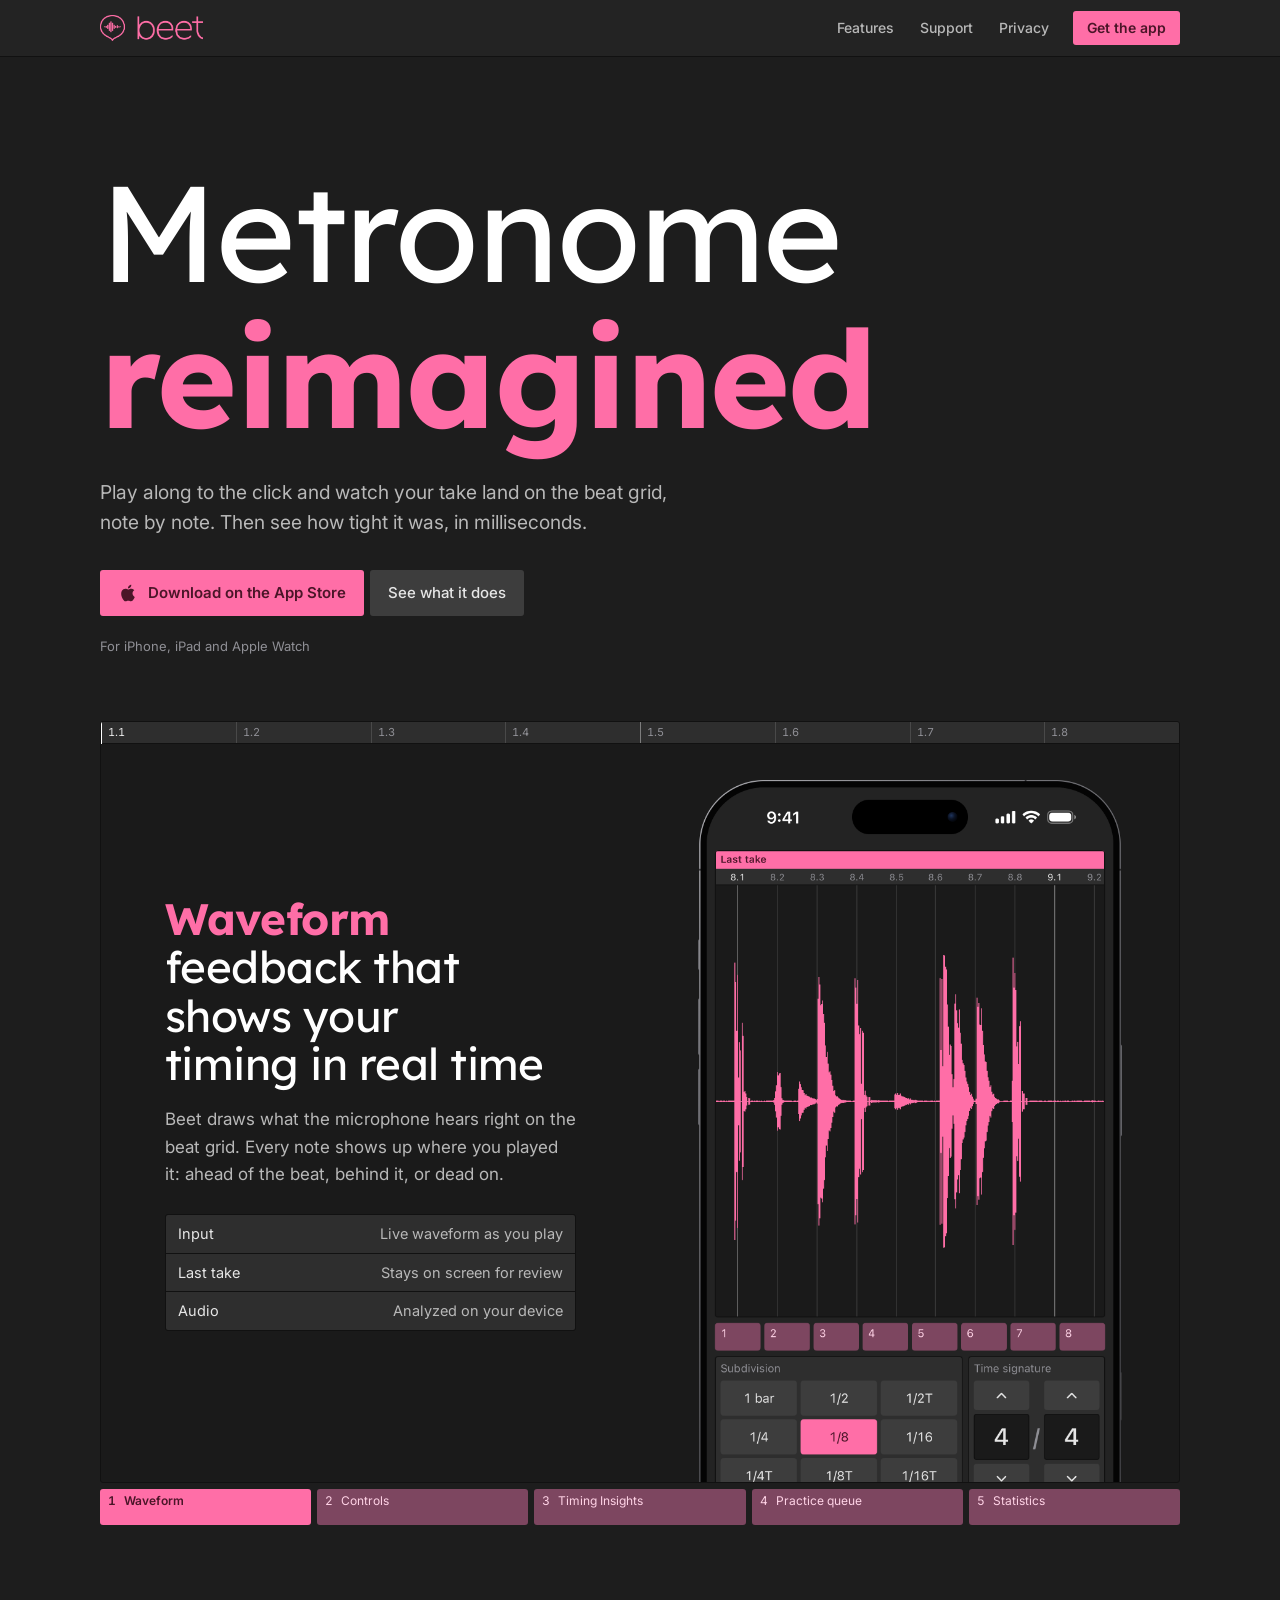
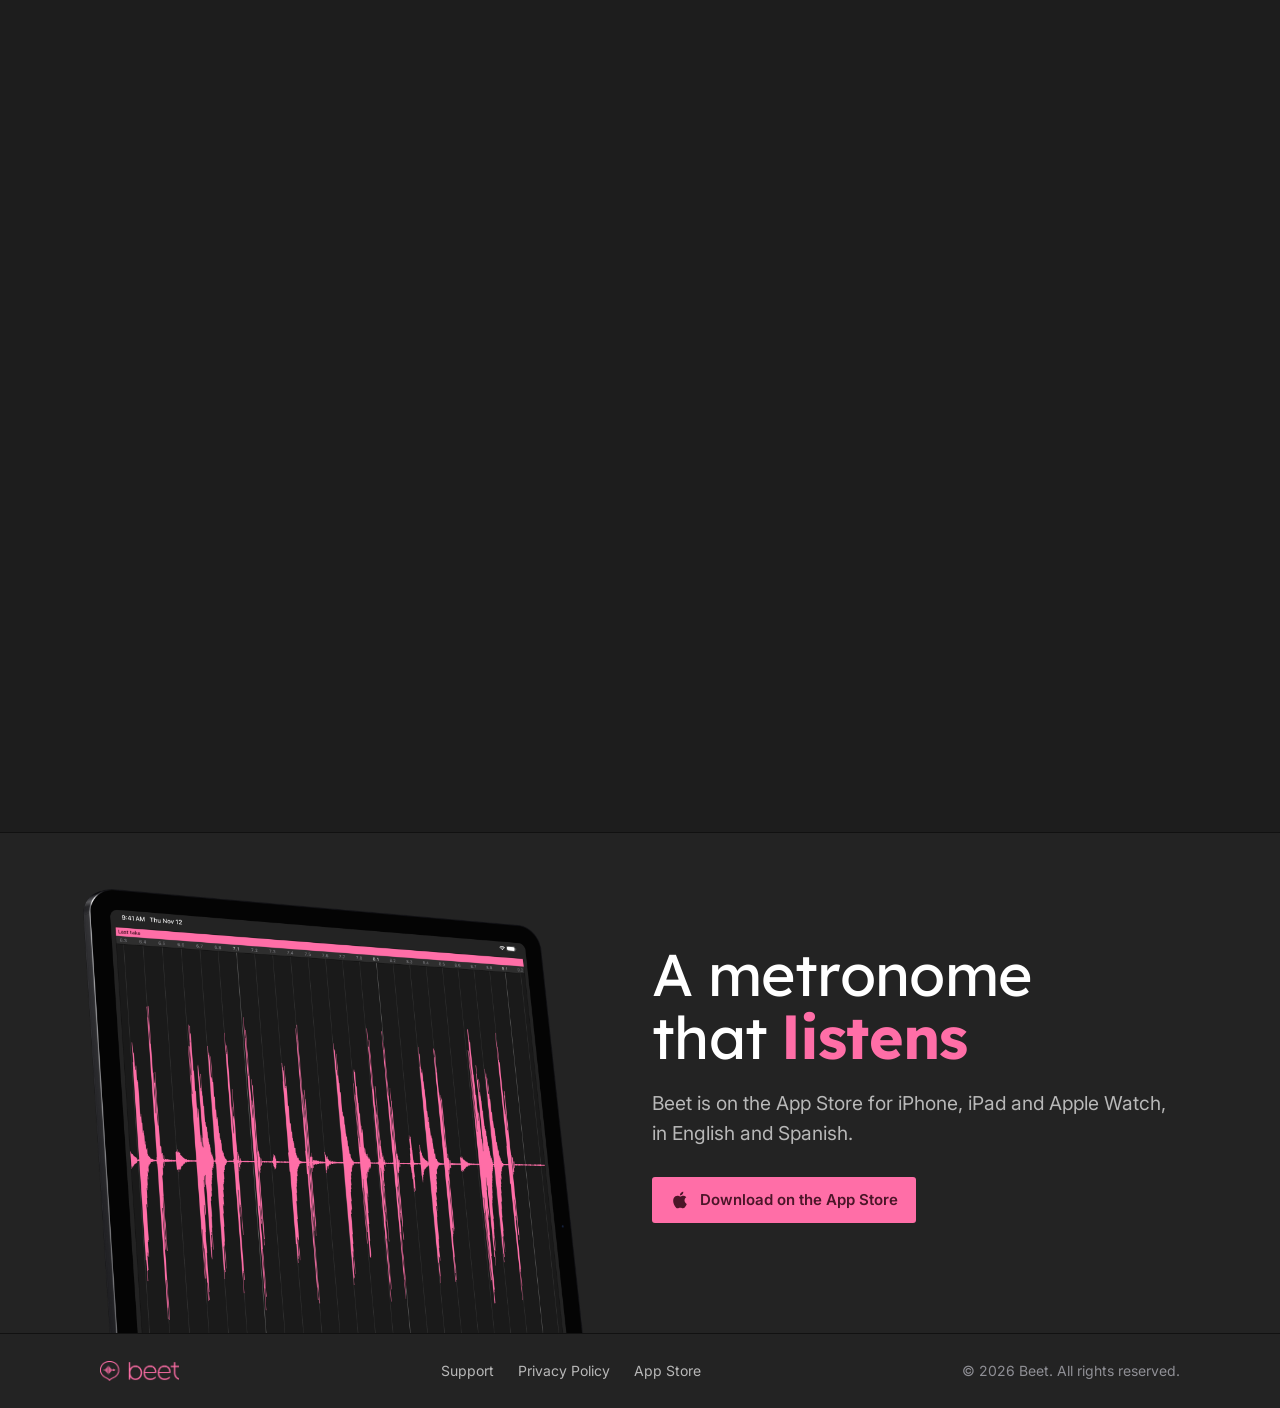
==== commit 01a50c13: "Fix images" ====
--- a/index.html
+++ b/index.html
@@ -66,7 +66,7 @@
             </dl>
           </div>
           <div class="clip-device from-top">
-            <img src="img/iphone-main.webp" width="760" height="1609" loading="lazy" alt="Beet on an iPhone: a recorded take drawn as a waveform between the lines of the beat grid, with every beat of the bar numbered above it">
+            <img src="img/iphone-main.webp" width="1376" height="2916" loading="lazy" alt="Beet on an iPhone: a recorded take drawn as a waveform between the lines of the beat grid, with every beat of the bar numbered above it">
           </div>
         </div>
       </section>
@@ -90,7 +90,7 @@
             </dl>
           </div>
           <div class="clip-device from-bottom">
-            <img src="img/iphone-main.webp" width="760" height="1609" loading="lazy" alt="The controls of Beet on an iPhone: a row of beats, the subdivision buttons, the time signature, the tempo ruler at 112 bpm, and the tap and play buttons">
+            <img src="img/iphone-main.webp" width="1376" height="2916" loading="lazy" alt="The controls of Beet on an iPhone: a row of beats, the subdivision buttons, the time signature, the tempo ruler at 112 bpm, and the tap and play buttons">
           </div>
         </div>
       </section>
@@ -110,7 +110,7 @@
             </dl>
           </div>
           <div class="clip-device">
-            <img src="img/iphone-insights.webp" width="760" height="1609" loading="lazy" alt="Timing Insights on an iPhone: every note of the take marked green or yellow with its distance from the beat in milliseconds, above a table of the timing accuracy">
+            <img src="img/iphone-insights.webp" width="1376" height="2916" loading="lazy" alt="Timing Insights on an iPhone: every note of the take marked green or yellow with its distance from the beat in milliseconds, above a table of the timing accuracy">
           </div>
         </div>
       </section>
@@ -130,7 +130,7 @@
             </dl>
           </div>
           <div class="clip-device">
-            <img src="img/iphone-queue.webp" width="760" height="1609" loading="lazy" alt="A practice queue on an iPhone: eight stages that go from 80 to 132 bpm, each with its bars, time signature and subdivision">
+            <img src="img/iphone-queue.webp" width="1376" height="2916" loading="lazy" alt="A practice queue on an iPhone: eight stages that go from 80 to 132 bpm, each with its bars, time signature and subdivision">
           </div>
         </div>
       </section>
@@ -147,7 +147,7 @@
             </dl>
           </div>
           <div class="clip-device">
-            <img src="img/iphone-charts.webp" width="760" height="1609" loading="lazy" alt="Statistics on an iPhone: a ring chart of 3 hours 44 minutes of practice split by tempo, and a bar chart of the week">
+            <img src="img/iphone-charts.webp" width="1376" height="2916" loading="lazy" alt="Statistics on an iPhone: a ring chart of 3 hours 44 minutes of practice split by tempo, and a bar chart of the week">
           </div>
         </div>
       </section>
@@ -166,7 +166,7 @@
     <section class="closing">
       <div class="wrap closing-grid">
         <div class="closing-device">
-          <img src="img/ipad-hero.webp" width="1500" height="2046" loading="lazy" alt="Beet on an iPad">
+          <img src="img/ipad-hero.webp" width="1700" height="2319" loading="lazy" alt="Beet on an iPad">
         </div>
         <div class="closing-copy">
           <h2>A metronome that <b>listens</b></h2>
